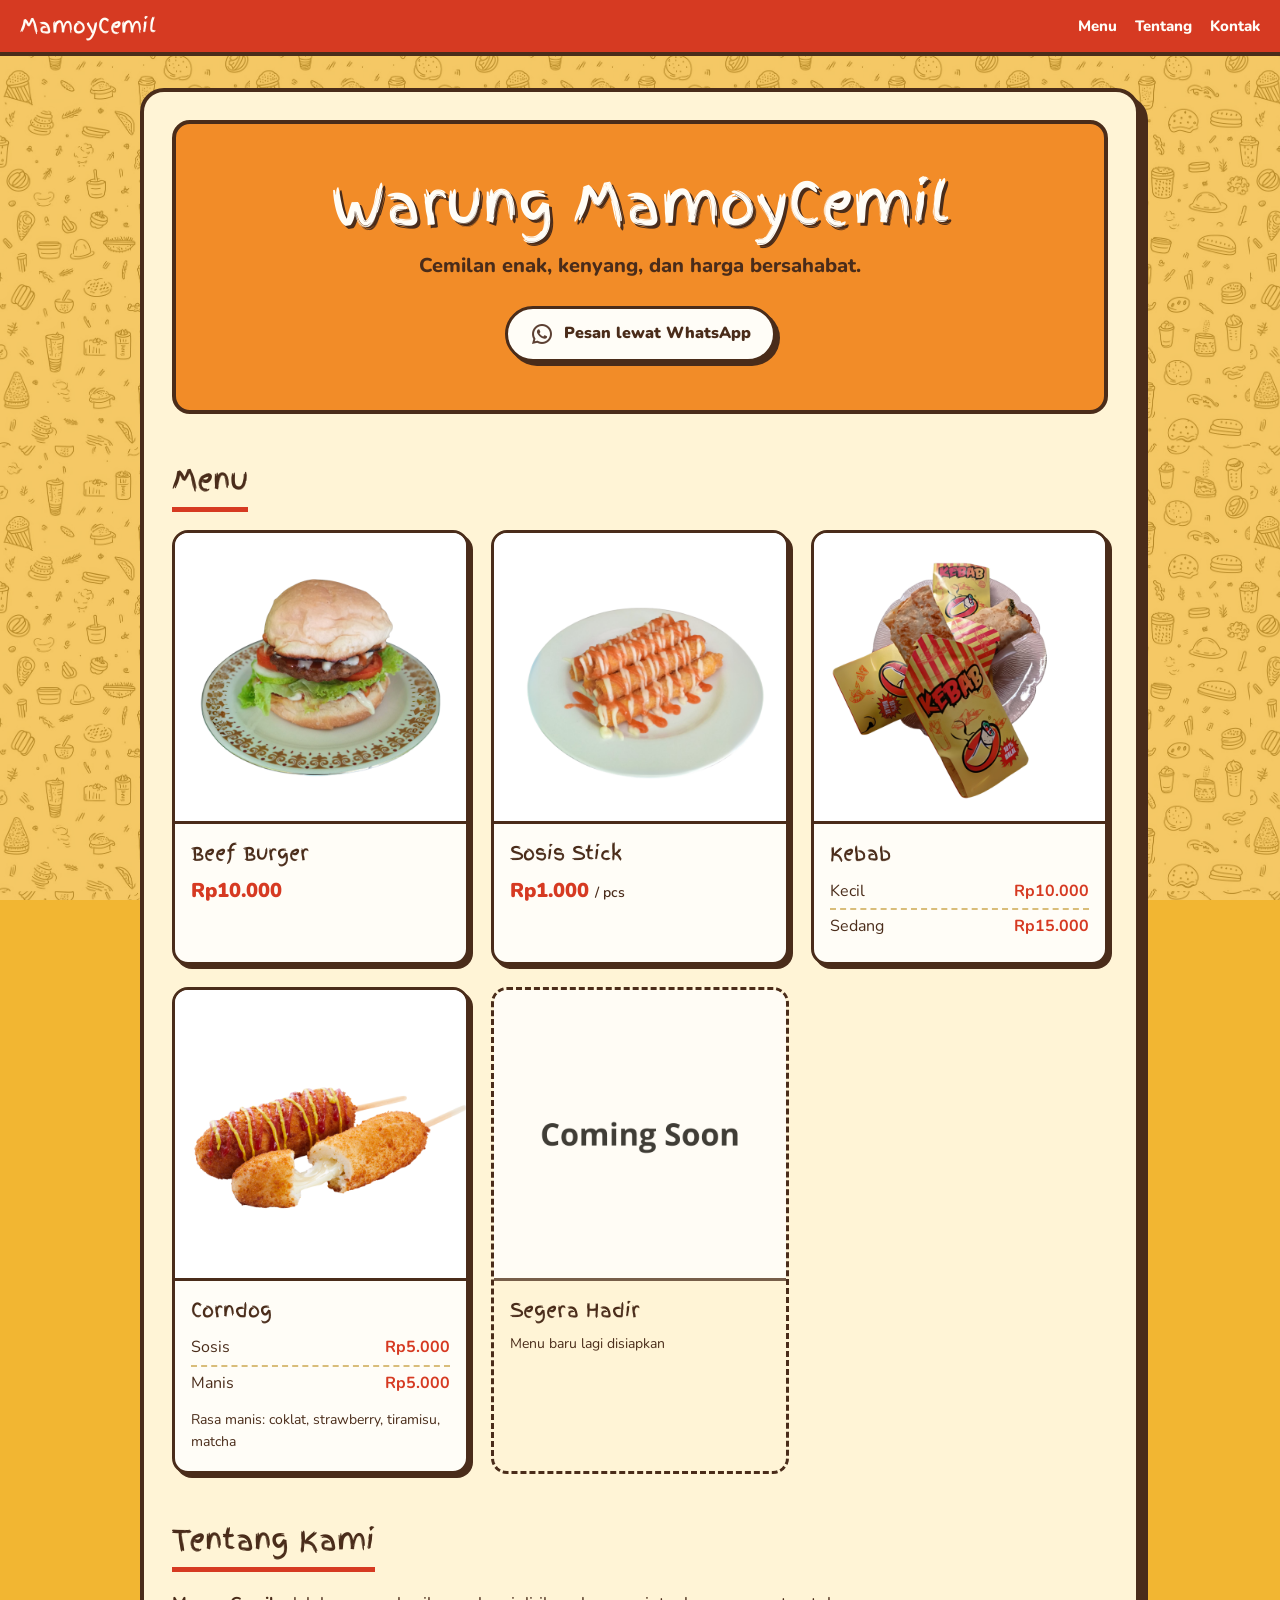
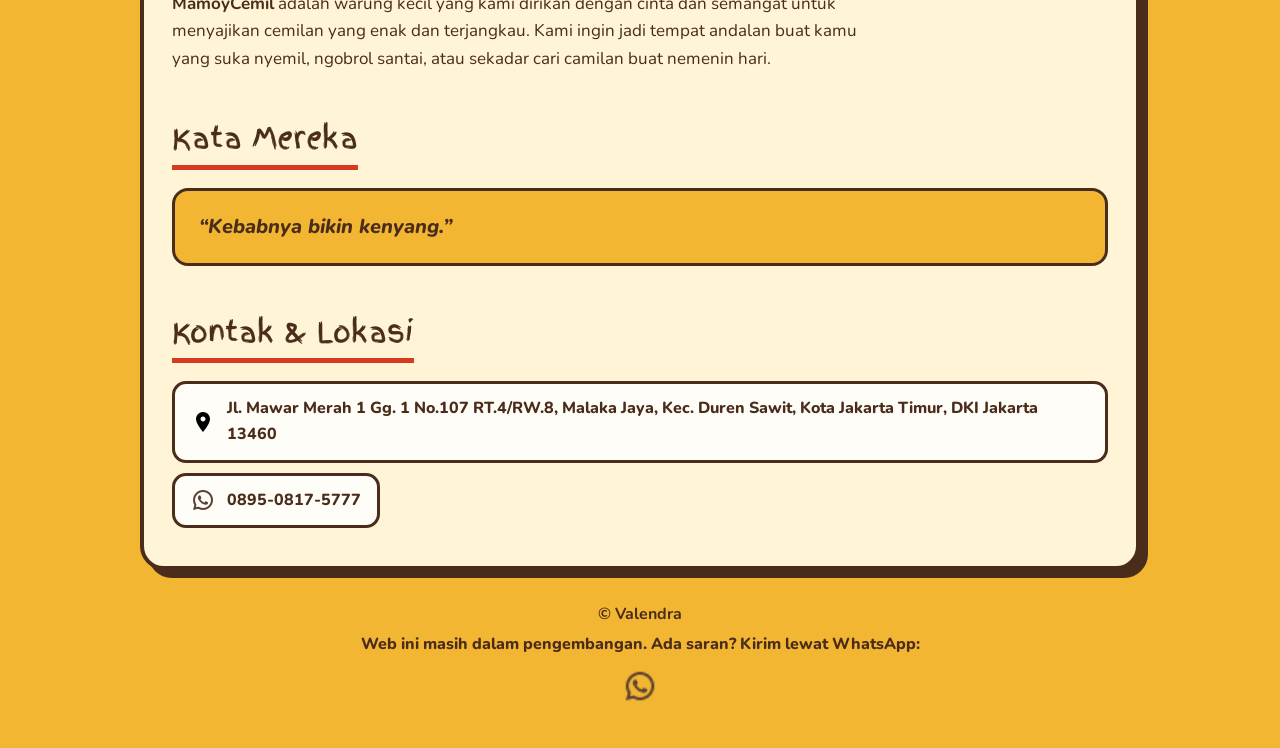
==== index.html @ 1f48d7e1 "ganti dari menu ke Menu" ====
<!DOCTYPE html>
<html lang="id">
<head>
  <meta charset="UTF-8" />
  <meta name="viewport" content="width=device-width, initial-scale=1.0" />
  <title>Warung MamoyCemil – Cemilan Enak, Harga Bersahabat</title>
  <meta name="description" content="Warung MamoyCemil di Duren Sawit, Jakarta Timur. Burger, kebab, corndog, dan sosis stick mulai dari Rp1.000." />
  <link rel="stylesheet" href="style.css" />
  <link rel="preconnect" href="https://fonts.googleapis.com" />
  <link rel="preconnect" href="https://fonts.gstatic.com" crossorigin />
  <link href="https://fonts.googleapis.com/css2?family=Finger+Paint&family=Nunito:wght@400;600;800;900&display=swap" rel="stylesheet" />
</head>

<body>
  <header class="topbar">
    <a class="brand" href="#atas">MamoyCemil</a>
    <nav>
      <a href="#menu">Menu</a>
      <a href="#tentang">Tentang</a>
      <a href="#kontak">Kontak</a>
    </nav>
  </header>

  <main class="container" id="atas">

    <section class="hero">
      <h1>Warung MamoyCemil</h1>
      <p>Cemilan enak, kenyang, dan harga bersahabat.</p>
      <a class="btn" href="https://wa.me/6289508175777?text=Halo%20MamoyCemil%2C%20saya%20mau%20pesan" target="_blank" rel="noopener noreferrer">
        <img src="asset/wa.png" alt="" /> Pesan lewat WhatsApp
      </a>
    </section>

    <section id="menu">
      <h2>Menu</h2>
      <div class="menu-grid">

        <article class="card">
          <img src="asset/burger.png" alt="Beef Burger" />
          <div class="card-body">
            <h3>Beef Burger</h3>
            <p class="price">Rp10.000</p>
          </div>
        </article>

        <article class="card">
          <img src="asset/stick.png" alt="Sosis Stick" />
          <div class="card-body">
            <h3>Sosis Stick</h3>
            <p class="price">Rp1.000 <span>/ pcs</span></p>
          </div>
        </article>

        <article class="card">
          <img src="asset/kebab.png" alt="Kebab" />
          <div class="card-body">
            <h3>Kebab</h3>
            <ul class="variants">
              <li><span>Kecil</span> <b>Rp10.000</b></li>
              <li><span>Sedang</span> <b>Rp15.000</b></li>
            </ul>
          </div>
        </article>

        <article class="card">
          <img src="asset/corndog.png" alt="Corndog" />
          <div class="card-body">
            <h3>Corndog</h3>
            <ul class="variants">
              <li><span>Sosis</span> <b>Rp5.000</b></li>
              <li><span>Manis</span> <b>Rp5.000</b></li>
            </ul>
            <p class="note">Rasa manis: coklat, strawberry, tiramisu, matcha</p>
          </div>
        </article>

        <article class="card soon">
          <img src="asset/Coming%20soon.png" alt="Menu baru segera hadir" />
          <div class="card-body">
            <h3>Segera Hadir</h3>
            <p class="note">Menu baru lagi disiapkan</p>
          </div>
        </article>

      </div>
    </section>

    <section id="tentang" class="about">
      <h2>Tentang Kami</h2>
      <p><b>MamoyCemil</b> adalah warung kecil yang kami dirikan dengan cinta dan semangat untuk menyajikan cemilan yang enak dan terjangkau. Kami ingin jadi tempat andalan buat kamu yang suka nyemil, ngobrol santai, atau sekadar cari camilan buat nemenin hari.</p>
    </section>

    <section class="testimoni">
      <h2>Kata Mereka</h2>
      <blockquote>“Kebabnya bikin kenyang.”</blockquote>
    </section>

    <section id="kontak" class="kontak">
      <h2>Kontak &amp; Lokasi</h2>
      <a class="kontak-item" href="https://share.google/yXczIwFbtDUoAU47q" target="_blank" rel="noopener noreferrer">
        <img src="asset/alamat.png" alt="Alamat" />
        <span>Jl. Mawar Merah 1 Gg. 1 No.107 RT.4/RW.8, Malaka Jaya, Kec. Duren Sawit, Kota Jakarta Timur, DKI Jakarta 13460</span>
      </a>
      <a class="kontak-item" href="https://wa.me/6289508175777" target="_blank" rel="noopener noreferrer">
        <img src="asset/wa.png" alt="WhatsApp" />
        <span>0895-0817-5777</span>
      </a>
    </section>

  </main>

  <footer class="footer">
    <p><b>&copy; Valendra</b></p>
    <p>Web ini masih dalam pengembangan. Ada saran? Kirim lewat WhatsApp:</p>
    <a href="https://wa.me/6289513077234" target="_blank" rel="noopener noreferrer" aria-label="Kirim saran lewat WhatsApp">
      <img src="asset/wa.png" alt="WhatsApp" />
    </a>
  </footer>
</body>
</html>
---- style.css ----
:root {
  --kuning: #f2b632;
  --krem: #fff4d6;
  --cabai: #d63a22;
  --cokelat: #4a2c1a;
  --oranye: #f28c28;
  --putih: #fffdf7;
  --font-judul: 'Finger Paint', 'Nunito', sans-serif;
  --font-isi: 'Nunito', sans-serif;
}

* { box-sizing: border-box; }
html { scroll-behavior: smooth; scroll-padding-top: 70px; }

body {
  margin: 0;
  font-family: var(--font-isi);
  color: var(--cokelat);
  background-color: var(--kuning);
  line-height: 1.6;
}

/* Pola latar, tetap pakai asset/bg.jpg */
body::before {
  content: "";
  position: fixed;
  inset: 0;
  background: url(asset/bg.jpg) repeat;
  background-size: 250px;
  opacity: 0.25;
  z-index: -1;
}

img { max-width: 100%; display: block; }
a { color: inherit; }
a:focus-visible, .btn:focus-visible { outline: 3px solid var(--cabai); outline-offset: 3px; }

/* Topbar */
.topbar {
  position: sticky;
  top: 0;
  z-index: 10;
  display: flex;
  justify-content: space-between;
  align-items: center;
  gap: 12px;
  padding: 10px 20px;
  background: var(--cabai);
  color: var(--putih);
  border-bottom: 4px solid var(--cokelat);
}
.brand {
  font-family: var(--font-judul);
  font-size: 20px;
  text-decoration: none;
}
.topbar nav { display: flex; gap: 18px; }
.topbar nav a { text-decoration: none; font-weight: 800; font-size: 15px; }
.topbar nav a:hover { text-decoration: underline; text-underline-offset: 4px; }

/* Wadah utama */
.container {
  max-width: 1000px;
  margin: 32px auto;
  padding: 28px;
  background: var(--krem);
  border: 4px solid var(--cokelat);
  border-radius: 24px;
  box-shadow: 8px 8px 0 var(--cokelat);
}
.container section + section { margin-top: 44px; }

h1, h2, h3 { font-family: var(--font-judul); font-weight: 400; margin: 0; }
h2 {
  font-size: 28px;
  margin-bottom: 18px;
  display: inline-block;
  padding-bottom: 4px;
  border-bottom: 5px solid var(--cabai);
}

/* Hero */
.hero {
  text-align: center;
  padding: 48px 20px;
  background: var(--oranye);
  border: 4px solid var(--cokelat);
  border-radius: 18px;
}
.hero h1 { font-size: clamp(32px, 7vw, 56px); line-height: 1.15; color: var(--putih); text-shadow: 3px 3px 0 var(--cokelat); }
.hero p { font-size: 20px; font-weight: 800; margin: 14px 0 24px; }

.btn {
  display: inline-flex;
  align-items: center;
  gap: 10px;
  padding: 12px 22px;
  background: var(--putih);
  color: var(--cokelat);
  font-weight: 900;
  text-decoration: none;
  border: 3px solid var(--cokelat);
  border-radius: 999px;
  box-shadow: 4px 4px 0 var(--cokelat);
  transition: transform .15s, box-shadow .15s;
}
.btn img { width: 24px; height: 24px; }
.btn:hover { transform: translate(2px, 2px); box-shadow: 2px 2px 0 var(--cokelat); }

/* Menu */
.menu-grid {
  display: grid;
  grid-template-columns: repeat(3, 1fr);
  gap: 22px;
}
.card {
  display: flex;
  flex-direction: column;
  background: var(--putih);
  border: 3px solid var(--cokelat);
  border-radius: 16px;
  overflow: hidden;
  box-shadow: 4px 4px 0 var(--cokelat);
}
.card img { width: 100%; aspect-ratio: 1 / 1; object-fit: cover; border-bottom: 3px solid var(--cokelat); }
.card-body { padding: 14px 16px 18px; }
.card h3 { font-size: 19px; margin-bottom: 6px; }
.price { margin: 0; font-size: 20px; font-weight: 900; color: var(--cabai); }
.price span { font-size: 14px; font-weight: 600; color: var(--cokelat); }
.note { margin: 8px 0 0; font-size: 14px; }

.variants { list-style: none; margin: 0; padding: 0; }
.variants li {
  display: flex;
  justify-content: space-between;
  gap: 10px;
  padding: 4px 0;
  border-bottom: 2px dashed #d9bd7a;
}
.variants li:last-child { border-bottom: 0; }
.variants b { color: var(--cabai); }

.card.soon { background: transparent; border-style: dashed; box-shadow: none; }
.card.soon img { opacity: .75; }

/* Tentang, testimoni */
.about p { max-width: 70ch; font-size: 17px; margin: 0; }

.testimoni blockquote {
  margin: 0;
  padding: 20px 24px;
  background: var(--kuning);
  border: 3px solid var(--cokelat);
  border-radius: 16px;
  font-size: 20px;
  font-weight: 800;
  font-style: italic;
}

/* Kontak */
.kontak-item {
  display: flex;
  align-items: center;
  gap: 12px;
  width: fit-content;
  max-width: 100%;
  margin-bottom: 10px;
  padding: 12px 16px;
  background: var(--putih);
  border: 3px solid var(--cokelat);
  border-radius: 14px;
  font-weight: 800;
  text-decoration: none;
}
.kontak-item:hover { background: var(--kuning); }
.kontak-item img { width: 24px; height: 24px; flex-shrink: 0; }

/* Footer */
.footer { text-align: center; padding: 0 16px 36px; font-weight: 800; }
.footer p { margin: 4px 0; }
.footer a { display: inline-block; margin-top: 8px; }
.footer img { width: 34px; height: 34px; }

/* Responsif */
@media (max-width: 800px) {
  .menu-grid { grid-template-columns: repeat(2, 1fr); gap: 14px; }
}
@media (max-width: 520px) {
  .topbar { padding: 8px 14px; }
  .topbar nav { gap: 12px; }
  .container { margin: 16px 10px; padding: 16px; box-shadow: 5px 5px 0 var(--cokelat); }
  .hero { padding: 32px 14px; }
  .hero p { font-size: 17px; }
  h2 { font-size: 23px; }
  .card h3 { font-size: 16px; }
  .price { font-size: 17px; }
  .card-body { padding: 10px 12px 14px; }
  .variants li, .note { font-size: 13px; }
}

@media (prefers-reduced-motion: reduce) {
  html { scroll-behavior: auto; }
  .btn { transition: none; }
}
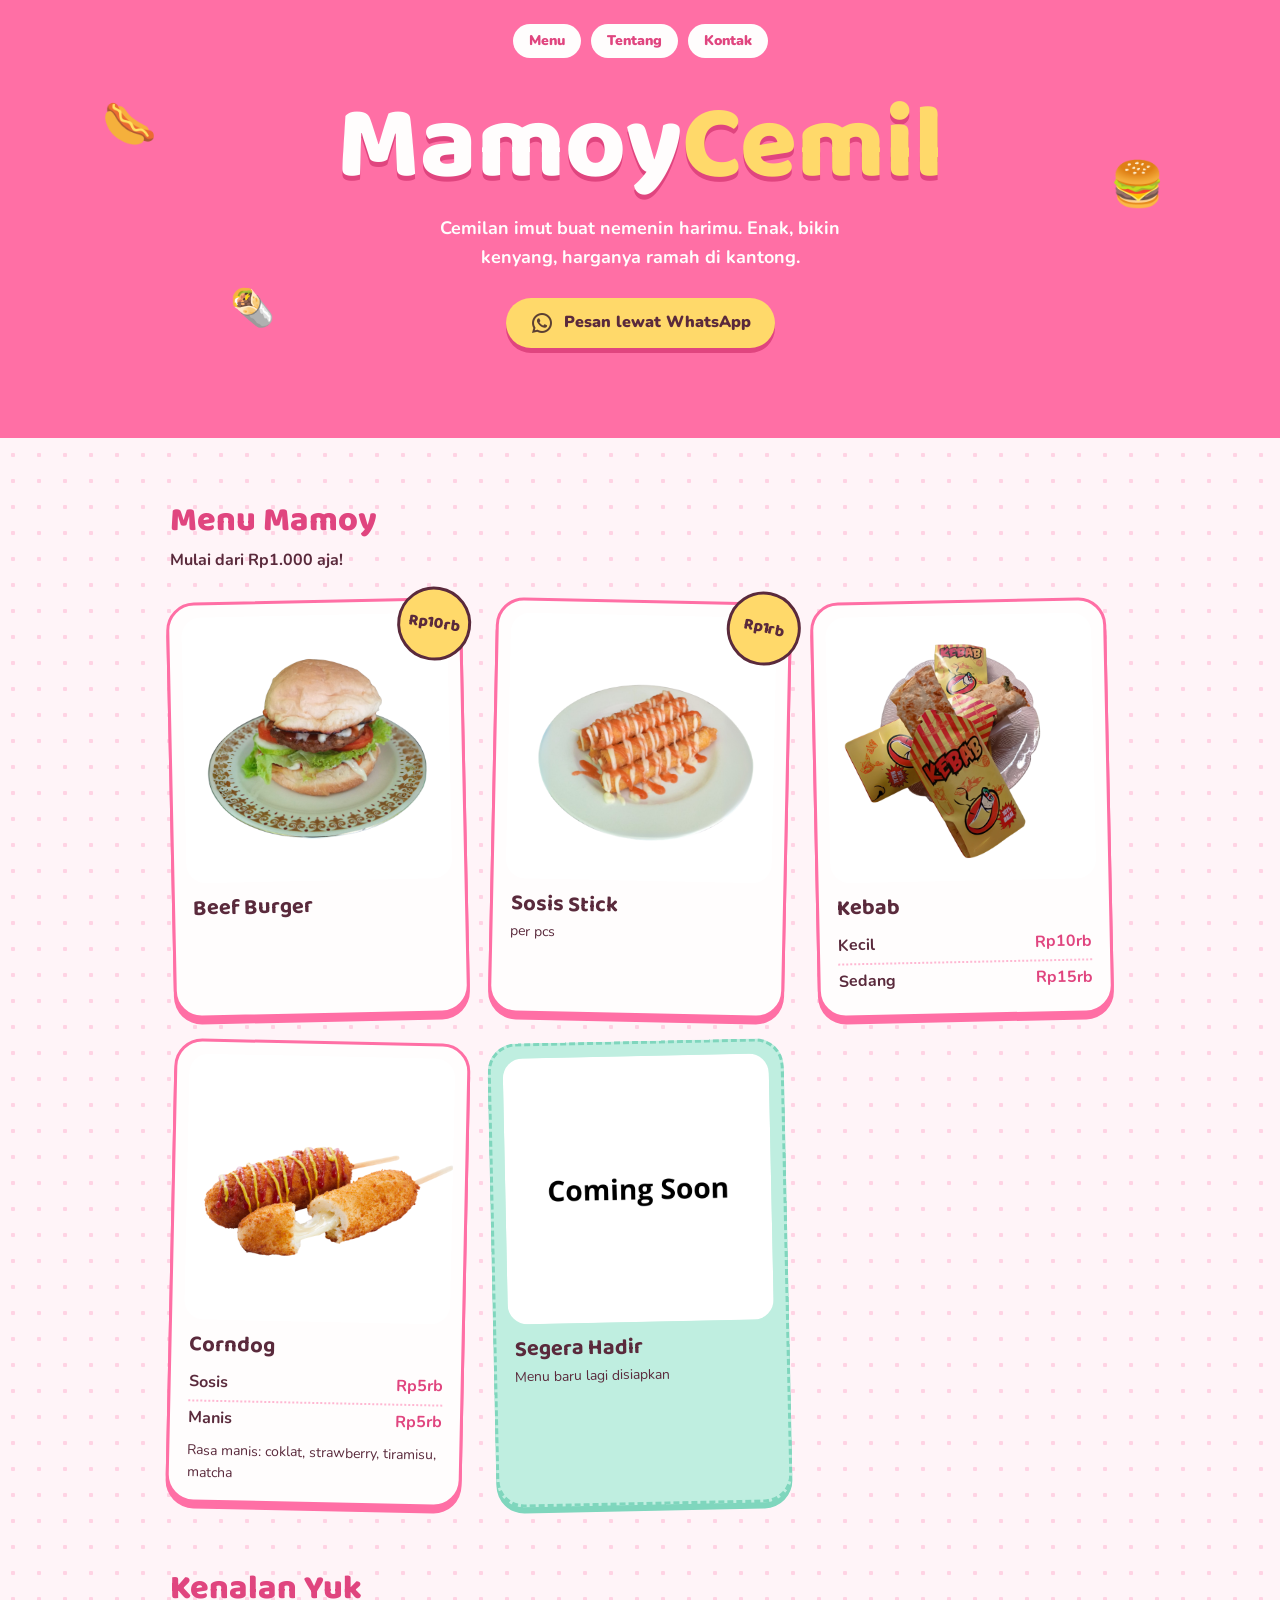
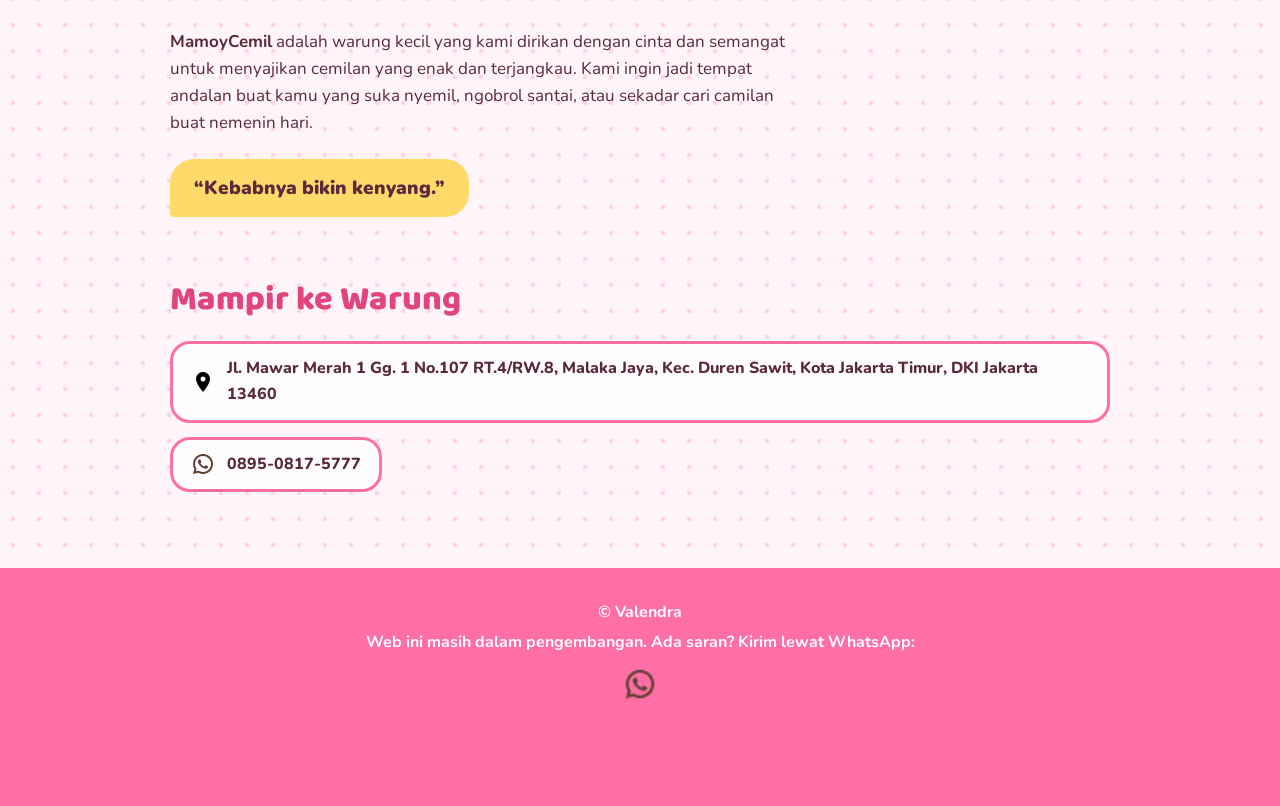
==== commit 07b276b8: "perubahan" ====
--- a/index.html
+++ b/index.html
@@ -3,110 +3,104 @@
 <head>
   <meta charset="UTF-8" />
   <meta name="viewport" content="width=device-width, initial-scale=1.0" />
-  <title>Warung MamoyCemil – Cemilan Enak, Harga Bersahabat</title>
+  <title>Warung MamoyCemil – Cemilan Imut, Harga Bersahabat</title>
   <meta name="description" content="Warung MamoyCemil di Duren Sawit, Jakarta Timur. Burger, kebab, corndog, dan sosis stick mulai dari Rp1.000." />
   <link rel="stylesheet" href="style.css" />
   <link rel="preconnect" href="https://fonts.googleapis.com" />
   <link rel="preconnect" href="https://fonts.gstatic.com" crossorigin />
-  <link href="https://fonts.googleapis.com/css2?family=Finger+Paint&family=Nunito:wght@400;600;800;900&display=swap" rel="stylesheet" />
+  <link href="https://fonts.googleapis.com/css2?family=Baloo+2:wght@600;800&family=Nunito:wght@400;700;900&display=swap" rel="stylesheet" />
 </head>
+<body>
 
-<body>
-  <header class="topbar">
-    <a class="brand" href="#atas">MamoyCemil</a>
-    <nav>
+  <header class="hero">
+    <nav class="nav">
       <a href="#menu">Menu</a>
       <a href="#tentang">Tentang</a>
       <a href="#kontak">Kontak</a>
     </nav>
+    <span class="sticker s1" aria-hidden="true">🌭</span>
+    <span class="sticker s2" aria-hidden="true">🍔</span>
+    <span class="sticker s3" aria-hidden="true">🌯</span>
+    <h1>Mamoy<span>Cemil</span></h1>
+    <p>Cemilan imut buat nemenin harimu. Enak, bikin kenyang, harganya ramah di kantong.</p>
+    <a class="btn" href="https://wa.me/6289508175777?text=Halo%20MamoyCemil%2C%20saya%20mau%20pesan" target="_blank" rel="noopener noreferrer">
+      <img src="asset/wa.png" alt="" /> Pesan lewat WhatsApp
+    </a>
   </header>
 
-  <main class="container" id="atas">
+  <main>
+    <section id="menu" class="wrap">
+      <h2>Menu Mamoy</h2>
+      <p class="sub">Mulai dari Rp1.000 aja!</p>
 
-    <section class="hero">
-      <h1>Warung MamoyCemil</h1>
-      <p>Cemilan enak, kenyang, dan harga bersahabat.</p>
-      <a class="btn" href="https://wa.me/6289508175777?text=Halo%20MamoyCemil%2C%20saya%20mau%20pesan" target="_blank" rel="noopener noreferrer">
-        <img src="asset/wa.png" alt="" /> Pesan lewat WhatsApp
-      </a>
-    </section>
-
-    <section id="menu">
-      <h2>Menu</h2>
-      <div class="menu-grid">
-
+      <div class="grid">
         <article class="card">
           <img src="asset/burger.png" alt="Beef Burger" />
-          <div class="card-body">
+          <div class="info">
             <h3>Beef Burger</h3>
-            <p class="price">Rp10.000</p>
           </div>
+          <span class="price">Rp10rb</span>
         </article>
 
         <article class="card">
           <img src="asset/stick.png" alt="Sosis Stick" />
-          <div class="card-body">
+          <div class="info">
             <h3>Sosis Stick</h3>
-            <p class="price">Rp1.000 <span>/ pcs</span></p>
+            <p>per pcs</p>
           </div>
+          <span class="price">Rp1rb</span>
         </article>
 
         <article class="card">
           <img src="asset/kebab.png" alt="Kebab" />
-          <div class="card-body">
+          <div class="info">
             <h3>Kebab</h3>
-            <ul class="variants">
-              <li><span>Kecil</span> <b>Rp10.000</b></li>
-              <li><span>Sedang</span> <b>Rp15.000</b></li>
+            <ul>
+              <li>Kecil <b>Rp10rb</b></li>
+              <li>Sedang <b>Rp15rb</b></li>
             </ul>
           </div>
         </article>
 
         <article class="card">
           <img src="asset/corndog.png" alt="Corndog" />
-          <div class="card-body">
+          <div class="info">
             <h3>Corndog</h3>
-            <ul class="variants">
-              <li><span>Sosis</span> <b>Rp5.000</b></li>
-              <li><span>Manis</span> <b>Rp5.000</b></li>
+            <ul>
+              <li>Sosis <b>Rp5rb</b></li>
+              <li>Manis <b>Rp5rb</b></li>
             </ul>
-            <p class="note">Rasa manis: coklat, strawberry, tiramisu, matcha</p>
+            <p>Rasa manis: coklat, strawberry, tiramisu, matcha</p>
           </div>
         </article>
 
         <article class="card soon">
           <img src="asset/Coming%20soon.png" alt="Menu baru segera hadir" />
-          <div class="card-body">
+          <div class="info">
             <h3>Segera Hadir</h3>
-            <p class="note">Menu baru lagi disiapkan</p>
+            <p>Menu baru lagi disiapkan</p>
           </div>
         </article>
-
       </div>
     </section>
 
-    <section id="tentang" class="about">
-      <h2>Tentang Kami</h2>
+    <section id="tentang" class="wrap about">
+      <h2>Kenalan Yuk</h2>
       <p><b>MamoyCemil</b> adalah warung kecil yang kami dirikan dengan cinta dan semangat untuk menyajikan cemilan yang enak dan terjangkau. Kami ingin jadi tempat andalan buat kamu yang suka nyemil, ngobrol santai, atau sekadar cari camilan buat nemenin hari.</p>
-    </section>
-
-    <section class="testimoni">
-      <h2>Kata Mereka</h2>
       <blockquote>“Kebabnya bikin kenyang.”</blockquote>
     </section>
 
-    <section id="kontak" class="kontak">
-      <h2>Kontak &amp; Lokasi</h2>
-      <a class="kontak-item" href="https://share.google/yXczIwFbtDUoAU47q" target="_blank" rel="noopener noreferrer">
+    <section id="kontak" class="wrap">
+      <h2>Mampir ke Warung</h2>
+      <a class="contact" href="https://share.google/yXczIwFbtDUoAU47q" target="_blank" rel="noopener noreferrer">
         <img src="asset/alamat.png" alt="Alamat" />
         <span>Jl. Mawar Merah 1 Gg. 1 No.107 RT.4/RW.8, Malaka Jaya, Kec. Duren Sawit, Kota Jakarta Timur, DKI Jakarta 13460</span>
       </a>
-      <a class="kontak-item" href="https://wa.me/6289508175777" target="_blank" rel="noopener noreferrer">
+      <a class="contact" href="https://wa.me/6289508175777" target="_blank" rel="noopener noreferrer">
         <img src="asset/wa.png" alt="WhatsApp" />
         <span>0895-0817-5777</span>
       </a>
     </section>
-
   </main>
 
   <footer class="footer">
@@ -116,5 +110,7 @@
       <img src="asset/wa.png" alt="WhatsApp" />
     </a>
   </footer>
+
+  <a class="fab" href="https://wa.me/6289508175777?text=Halo%20MamoyCemil%2C%20saya%20mau%20pesan" target="_blank" rel="noopener noreferrer">Pesan</a>
 </body>
-</html>
+</html>
--- a/style.css
+++ b/style.css
@@ -1,204 +1,216 @@
 :root {
-  --kuning: #f2b632;
-  --krem: #fff4d6;
-  --cabai: #d63a22;
-  --cokelat: #4a2c1a;
-  --oranye: #f28c28;
-  --putih: #fffdf7;
-  --font-judul: 'Finger Paint', 'Nunito', sans-serif;
-  --font-isi: 'Nunito', sans-serif;
+  --pink: #ff6fa5;
+  --pink-tua: #e0457f;
+  --susu: #fff4f8;
+  --cokelat: #5a2a3c;
+  --butter: #ffd96a;
+  --mint: #bfeee0;
+  --putih: #fffdfd;
+  --judul: 'Baloo 2', 'Nunito', sans-serif;
+  --isi: 'Nunito', sans-serif;
 }
 
 * { box-sizing: border-box; }
-html { scroll-behavior: smooth; scroll-padding-top: 70px; }
+html { scroll-behavior: smooth; }
 
 body {
   margin: 0;
-  font-family: var(--font-isi);
+  font-family: var(--isi);
   color: var(--cokelat);
-  background-color: var(--kuning);
   line-height: 1.6;
-}
-
-/* Pola latar, tetap pakai asset/bg.jpg */
-body::before {
+  background-color: var(--susu);
+  background-image: radial-gradient(#ffd3e4 2px, transparent 2.5px);
+  background-size: 26px 26px;
+}
+
+img { max-width: 100%; display: block; }
+a:focus-visible { outline: 3px solid var(--cokelat); outline-offset: 3px; }
+
+/* Hero dengan tepi bergelombang */
+.hero {
+  position: relative;
+  text-align: center;
+  padding: 24px 20px 90px;
+  background: var(--pink);
+  color: var(--putih);
+  overflow: hidden;
+}
+.hero::after {
   content: "";
-  position: fixed;
-  inset: 0;
-  background: url(asset/bg.jpg) repeat;
-  background-size: 250px;
-  opacity: 0.25;
-  z-index: -1;
-}
-
-img { max-width: 100%; display: block; }
-a { color: inherit; }
-a:focus-visible, .btn:focus-visible { outline: 3px solid var(--cabai); outline-offset: 3px; }
-
-/* Topbar */
-.topbar {
-  position: sticky;
-  top: 0;
-  z-index: 10;
-  display: flex;
-  justify-content: space-between;
-  align-items: center;
-  gap: 12px;
-  padding: 10px 20px;
-  background: var(--cabai);
-  color: var(--putih);
-  border-bottom: 4px solid var(--cokelat);
-}
-.brand {
-  font-family: var(--font-judul);
-  font-size: 20px;
-  text-decoration: none;
-}
-.topbar nav { display: flex; gap: 18px; }
-.topbar nav a { text-decoration: none; font-weight: 800; font-size: 15px; }
-.topbar nav a:hover { text-decoration: underline; text-underline-offset: 4px; }
-
-/* Wadah utama */
-.container {
-  max-width: 1000px;
-  margin: 32px auto;
-  padding: 28px;
-  background: var(--krem);
-  border: 4px solid var(--cokelat);
-  border-radius: 24px;
-  box-shadow: 8px 8px 0 var(--cokelat);
-}
-.container section + section { margin-top: 44px; }
-
-h1, h2, h3 { font-family: var(--font-judul); font-weight: 400; margin: 0; }
-h2 {
-  font-size: 28px;
-  margin-bottom: 18px;
-  display: inline-block;
-  padding-bottom: 4px;
-  border-bottom: 5px solid var(--cabai);
-}
-
-/* Hero */
-.hero {
-  text-align: center;
-  padding: 48px 20px;
-  background: var(--oranye);
-  border: 4px solid var(--cokelat);
-  border-radius: 18px;
-}
-.hero h1 { font-size: clamp(32px, 7vw, 56px); line-height: 1.15; color: var(--putih); text-shadow: 3px 3px 0 var(--cokelat); }
-.hero p { font-size: 20px; font-weight: 800; margin: 14px 0 24px; }
+  position: absolute;
+  left: 0; right: 0; bottom: -1px;
+  height: 36px;
+  background: radial-gradient(circle at 18px 0, var(--pink) 17px, transparent 18px) 0 0 / 36px 36px repeat-x;
+  transform: translateY(35px);
+}
+
+.nav { display: flex; justify-content: center; gap: 10px; margin-bottom: 36px; }
+.nav a {
+  padding: 6px 16px;
+  background: var(--putih);
+  color: var(--pink-tua);
+  font-weight: 900;
+  font-size: 14px;
+  text-decoration: none;
+  border-radius: 999px;
+}
+.nav a:hover { background: var(--butter); color: var(--cokelat); }
+
+.hero h1 {
+  margin: 0;
+  font-family: var(--judul);
+  font-weight: 800;
+  font-size: clamp(52px, 14vw, 104px);
+  line-height: 1;
+  text-shadow: 0 5px 0 var(--pink-tua);
+}
+.hero h1 span { color: var(--butter); }
+.hero p { max-width: 460px; margin: 16px auto 26px; font-size: 18px; font-weight: 700; }
 
 .btn {
   display: inline-flex;
   align-items: center;
   gap: 10px;
-  padding: 12px 22px;
+  padding: 12px 24px;
+  background: var(--butter);
+  color: var(--cokelat);
+  font-weight: 900;
+  text-decoration: none;
+  border-radius: 999px;
+  box-shadow: 0 5px 0 var(--pink-tua);
+  transition: transform .15s, box-shadow .15s;
+}
+.btn img { width: 24px; height: 24px; }
+.btn:hover { transform: translateY(3px); box-shadow: 0 2px 0 var(--pink-tua); }
+
+/* Stiker emoji melayang (satu-satunya gerakan di halaman) */
+.sticker { position: absolute; font-size: 44px; animation: goyang 3.5s ease-in-out infinite; }
+.s1 { top: 90px; left: 8%; }
+.s2 { top: 150px; right: 9%; animation-delay: -1.2s; }
+.s3 { bottom: 100px; left: 18%; animation-delay: -2.2s; font-size: 36px; }
+@keyframes goyang { 0%, 100% { transform: rotate(-8deg) translateY(0); } 50% { transform: rotate(8deg) translateY(-10px); } }
+
+/* Bagian umum */
+.wrap { max-width: 980px; margin: 0 auto; padding: 56px 20px 0; }
+h2 { margin: 0; font-family: var(--judul); font-weight: 800; font-size: 34px; color: var(--pink-tua); }
+.sub { margin: 0 0 26px; font-weight: 700; }
+
+/* Menu */
+.grid { display: grid; grid-template-columns: repeat(3, 1fr); gap: 26px; margin-top: 22px; }
+.sub + .grid { margin-top: 0; }
+
+.card {
+  position: relative;
   background: var(--putih);
-  color: var(--cokelat);
-  font-weight: 900;
-  text-decoration: none;
-  border: 3px solid var(--cokelat);
-  border-radius: 999px;
-  box-shadow: 4px 4px 0 var(--cokelat);
-  transition: transform .15s, box-shadow .15s;
-}
-.btn img { width: 24px; height: 24px; }
-.btn:hover { transform: translate(2px, 2px); box-shadow: 2px 2px 0 var(--cokelat); }
-
-/* Menu */
-.menu-grid {
-  display: grid;
-  grid-template-columns: repeat(3, 1fr);
-  gap: 22px;
-}
-.card {
-  display: flex;
-  flex-direction: column;
-  background: var(--putih);
-  border: 3px solid var(--cokelat);
-  border-radius: 16px;
-  overflow: hidden;
-  box-shadow: 4px 4px 0 var(--cokelat);
-}
-.card img { width: 100%; aspect-ratio: 1 / 1; object-fit: cover; border-bottom: 3px solid var(--cokelat); }
-.card-body { padding: 14px 16px 18px; }
-.card h3 { font-size: 19px; margin-bottom: 6px; }
-.price { margin: 0; font-size: 20px; font-weight: 900; color: var(--cabai); }
-.price span { font-size: 14px; font-weight: 600; color: var(--cokelat); }
-.note { margin: 8px 0 0; font-size: 14px; }
-
-.variants { list-style: none; margin: 0; padding: 0; }
-.variants li {
+  border: 3px solid var(--pink);
+  border-radius: 28px;
+  padding: 12px 12px 16px;
+  box-shadow: 0 6px 0 var(--pink);
+}
+.card:nth-child(odd) { transform: rotate(-1.2deg); }
+.card:nth-child(even) { transform: rotate(1.2deg); }
+.card img { width: 100%; aspect-ratio: 1 / 1; object-fit: cover; border-radius: 20px; }
+.info { padding: 12px 6px 0; }
+.info h3 { margin: 0; font-family: var(--judul); font-size: 22px; line-height: 1.2; }
+.info p { margin: 4px 0 0; font-size: 14px; }
+.info ul { list-style: none; margin: 8px 0 0; padding: 0; }
+.info li {
   display: flex;
   justify-content: space-between;
-  gap: 10px;
   padding: 4px 0;
-  border-bottom: 2px dashed #d9bd7a;
-}
-.variants li:last-child { border-bottom: 0; }
-.variants b { color: var(--cabai); }
-
-.card.soon { background: transparent; border-style: dashed; box-shadow: none; }
-.card.soon img { opacity: .75; }
-
-/* Tentang, testimoni */
-.about p { max-width: 70ch; font-size: 17px; margin: 0; }
-
-.testimoni blockquote {
-  margin: 0;
-  padding: 20px 24px;
-  background: var(--kuning);
+  border-bottom: 2px dotted #ffb7d2;
+  font-weight: 700;
+}
+.info li:last-child { border-bottom: 0; }
+.info b { color: var(--pink-tua); }
+
+.price {
+  position: absolute;
+  top: -14px; right: -12px;
+  display: grid;
+  place-items: center;
+  width: 74px; height: 74px;
+  background: var(--butter);
   border: 3px solid var(--cokelat);
-  border-radius: 16px;
-  font-size: 20px;
+  border-radius: 50%;
+  font-family: var(--judul);
   font-weight: 800;
-  font-style: italic;
+  font-size: 16px;
+  transform: rotate(10deg);
+}
+
+.card.soon { background: var(--mint); border-color: #7fd6bd; box-shadow: 0 6px 0 #7fd6bd; border-style: dashed; }
+
+/* Tentang */
+.about p { max-width: 62ch; margin: 12px 0 0; font-size: 17px; }
+blockquote {
+  display: inline-block;
+  margin: 22px 0 0;
+  padding: 14px 24px;
+  background: var(--butter);
+  border-radius: 24px 24px 24px 4px;
+  font-weight: 900;
+  font-size: 19px;
 }
 
 /* Kontak */
-.kontak-item {
+.contact {
   display: flex;
   align-items: center;
   gap: 12px;
   width: fit-content;
   max-width: 100%;
-  margin-bottom: 10px;
-  padding: 12px 16px;
+  margin-top: 14px;
+  padding: 12px 18px;
   background: var(--putih);
-  border: 3px solid var(--cokelat);
-  border-radius: 14px;
+  border: 3px solid var(--pink);
+  border-radius: 20px;
   font-weight: 800;
-  text-decoration: none;
-}
-.kontak-item:hover { background: var(--kuning); }
-.kontak-item img { width: 24px; height: 24px; flex-shrink: 0; }
+  color: inherit;
+  text-decoration: none;
+}
+.contact:hover { background: var(--mint); }
+.contact img { width: 24px; height: 24px; flex-shrink: 0; }
+.wrap:last-child { padding-bottom: 20px; }
 
 /* Footer */
-.footer { text-align: center; padding: 0 16px 36px; font-weight: 800; }
+.footer { margin-top: 56px; padding: 28px 16px 96px; text-align: center; background: var(--pink); color: var(--putih); font-weight: 700; }
 .footer p { margin: 4px 0; }
 .footer a { display: inline-block; margin-top: 8px; }
 .footer img { width: 34px; height: 34px; }
 
+/* Tombol pesan melayang (muncul di HP) */
+.fab {
+  display: none;
+  position: fixed;
+  right: 16px; bottom: 16px;
+  padding: 12px 22px;
+  background: var(--pink-tua);
+  color: var(--putih);
+  font-weight: 900;
+  text-decoration: none;
+  border-radius: 999px;
+  box-shadow: 0 4px 0 var(--cokelat);
+}
+
 /* Responsif */
 @media (max-width: 800px) {
-  .menu-grid { grid-template-columns: repeat(2, 1fr); gap: 14px; }
+  .grid { grid-template-columns: repeat(2, 1fr); gap: 22px 16px; }
+  .sticker { font-size: 32px; }
 }
 @media (max-width: 520px) {
-  .topbar { padding: 8px 14px; }
-  .topbar nav { gap: 12px; }
-  .container { margin: 16px 10px; padding: 16px; box-shadow: 5px 5px 0 var(--cokelat); }
-  .hero { padding: 32px 14px; }
-  .hero p { font-size: 17px; }
-  h2 { font-size: 23px; }
-  .card h3 { font-size: 16px; }
-  .price { font-size: 17px; }
-  .card-body { padding: 10px 12px 14px; }
-  .variants li, .note { font-size: 13px; }
+  .fab { display: block; }
+  .hero p { font-size: 16px; }
+  h2 { font-size: 28px; }
+  .card { padding: 8px 8px 12px; border-radius: 22px; }
+  .info h3 { font-size: 18px; }
+  .info li, .info p { font-size: 13px; }
+  .price { width: 58px; height: 58px; font-size: 13px; top: -10px; right: -6px; }
+  .s3 { display: none; }
 }
 
 @media (prefers-reduced-motion: reduce) {
+  .sticker { animation: none; }
+  .btn { transition: none; }
   html { scroll-behavior: auto; }
-  .btn { transition: none; }
-}
+}
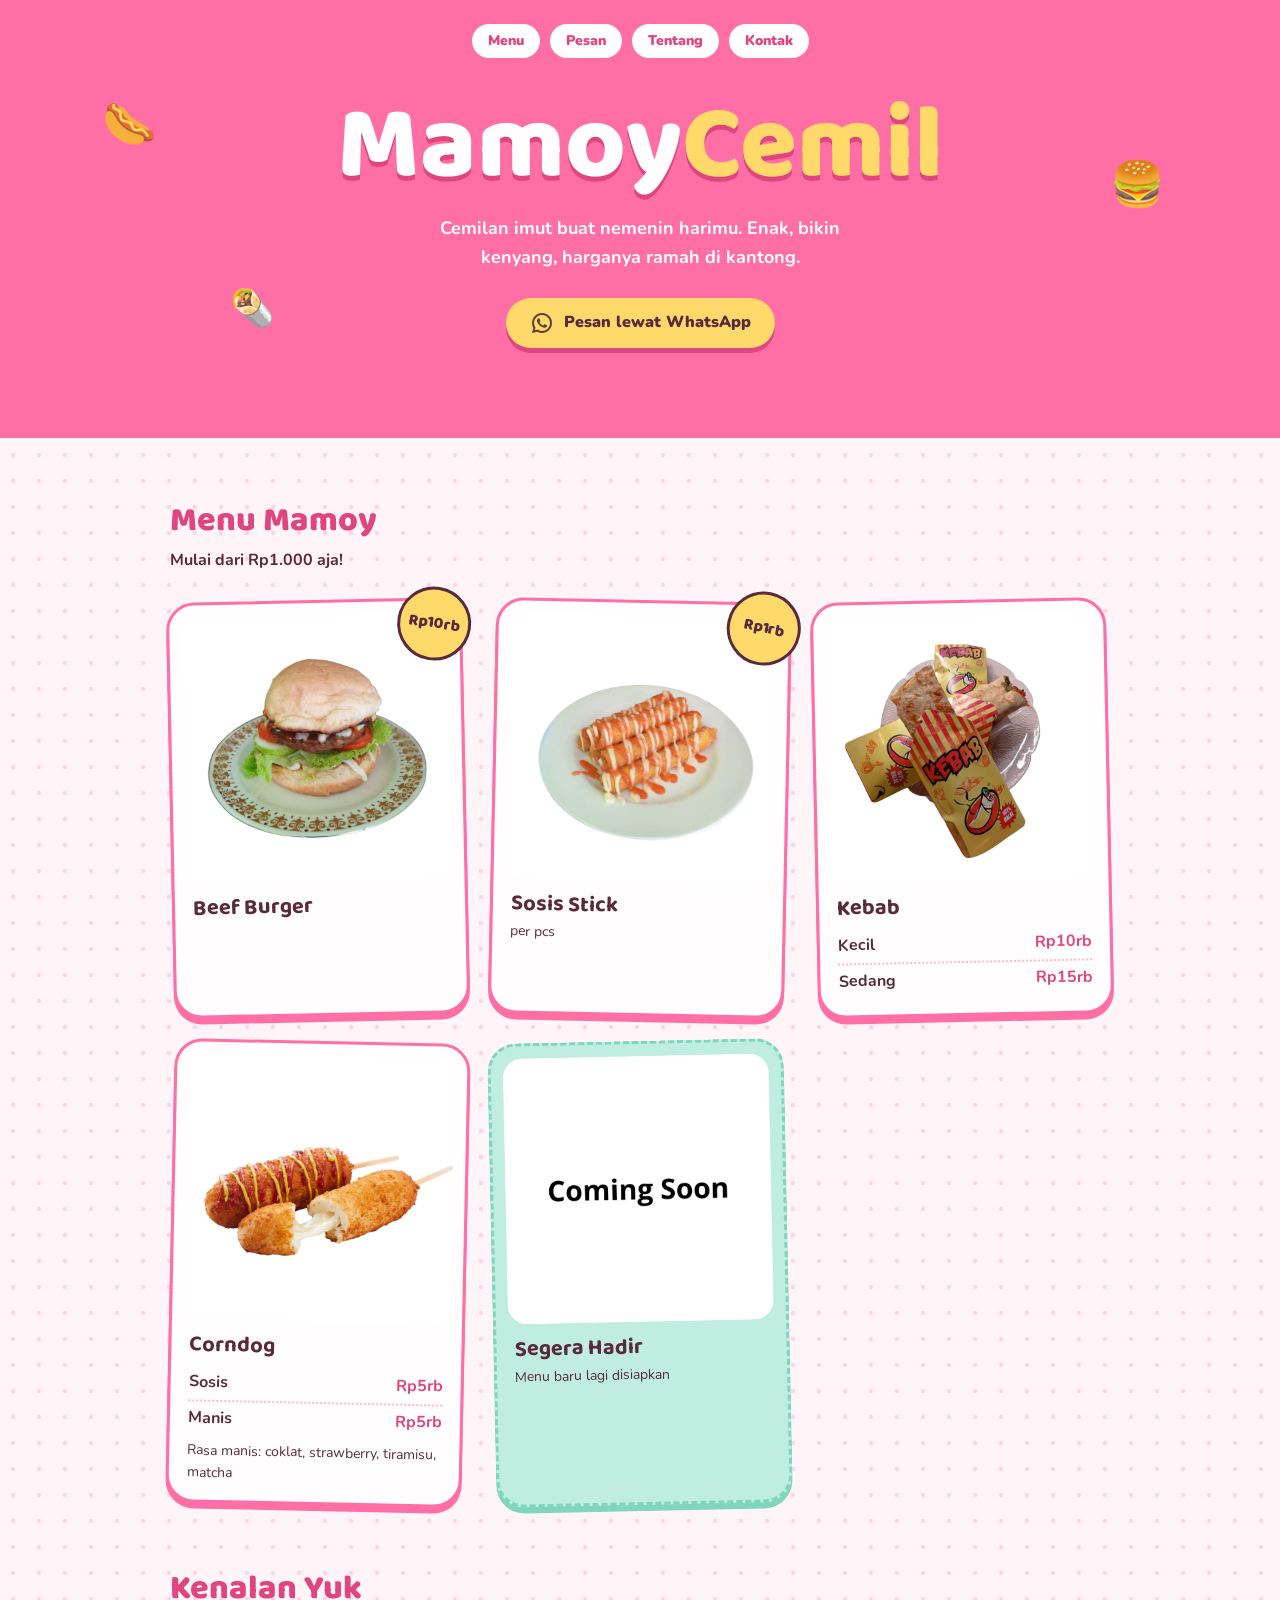
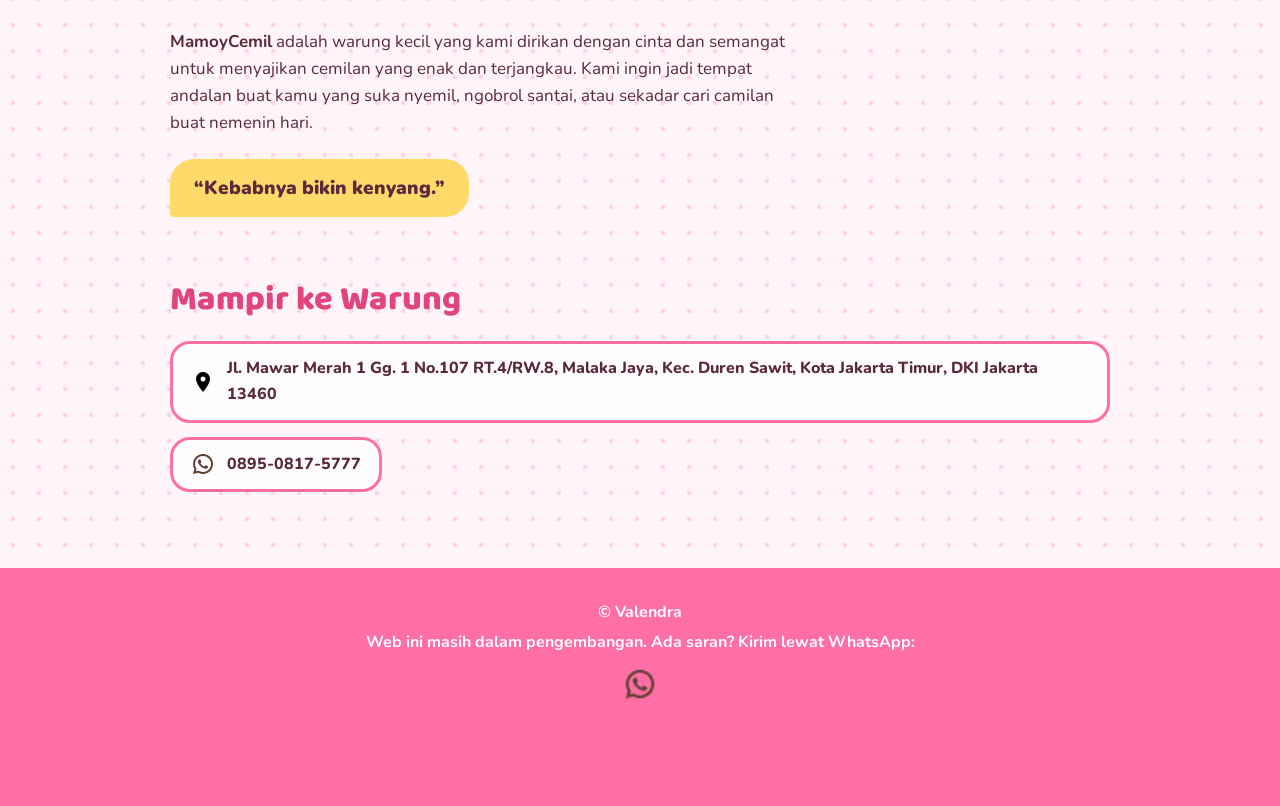
==== commit 8b164be3: "penambahan jumlah pesanan" ====
--- a/index.html
+++ b/index.html
@@ -15,6 +15,7 @@
   <header class="hero">
     <nav class="nav">
       <a href="#menu">Menu</a>
+      <a href="pesan.html">Pesan</a>
       <a href="#tentang">Tentang</a>
       <a href="#kontak">Kontak</a>
     </nav>
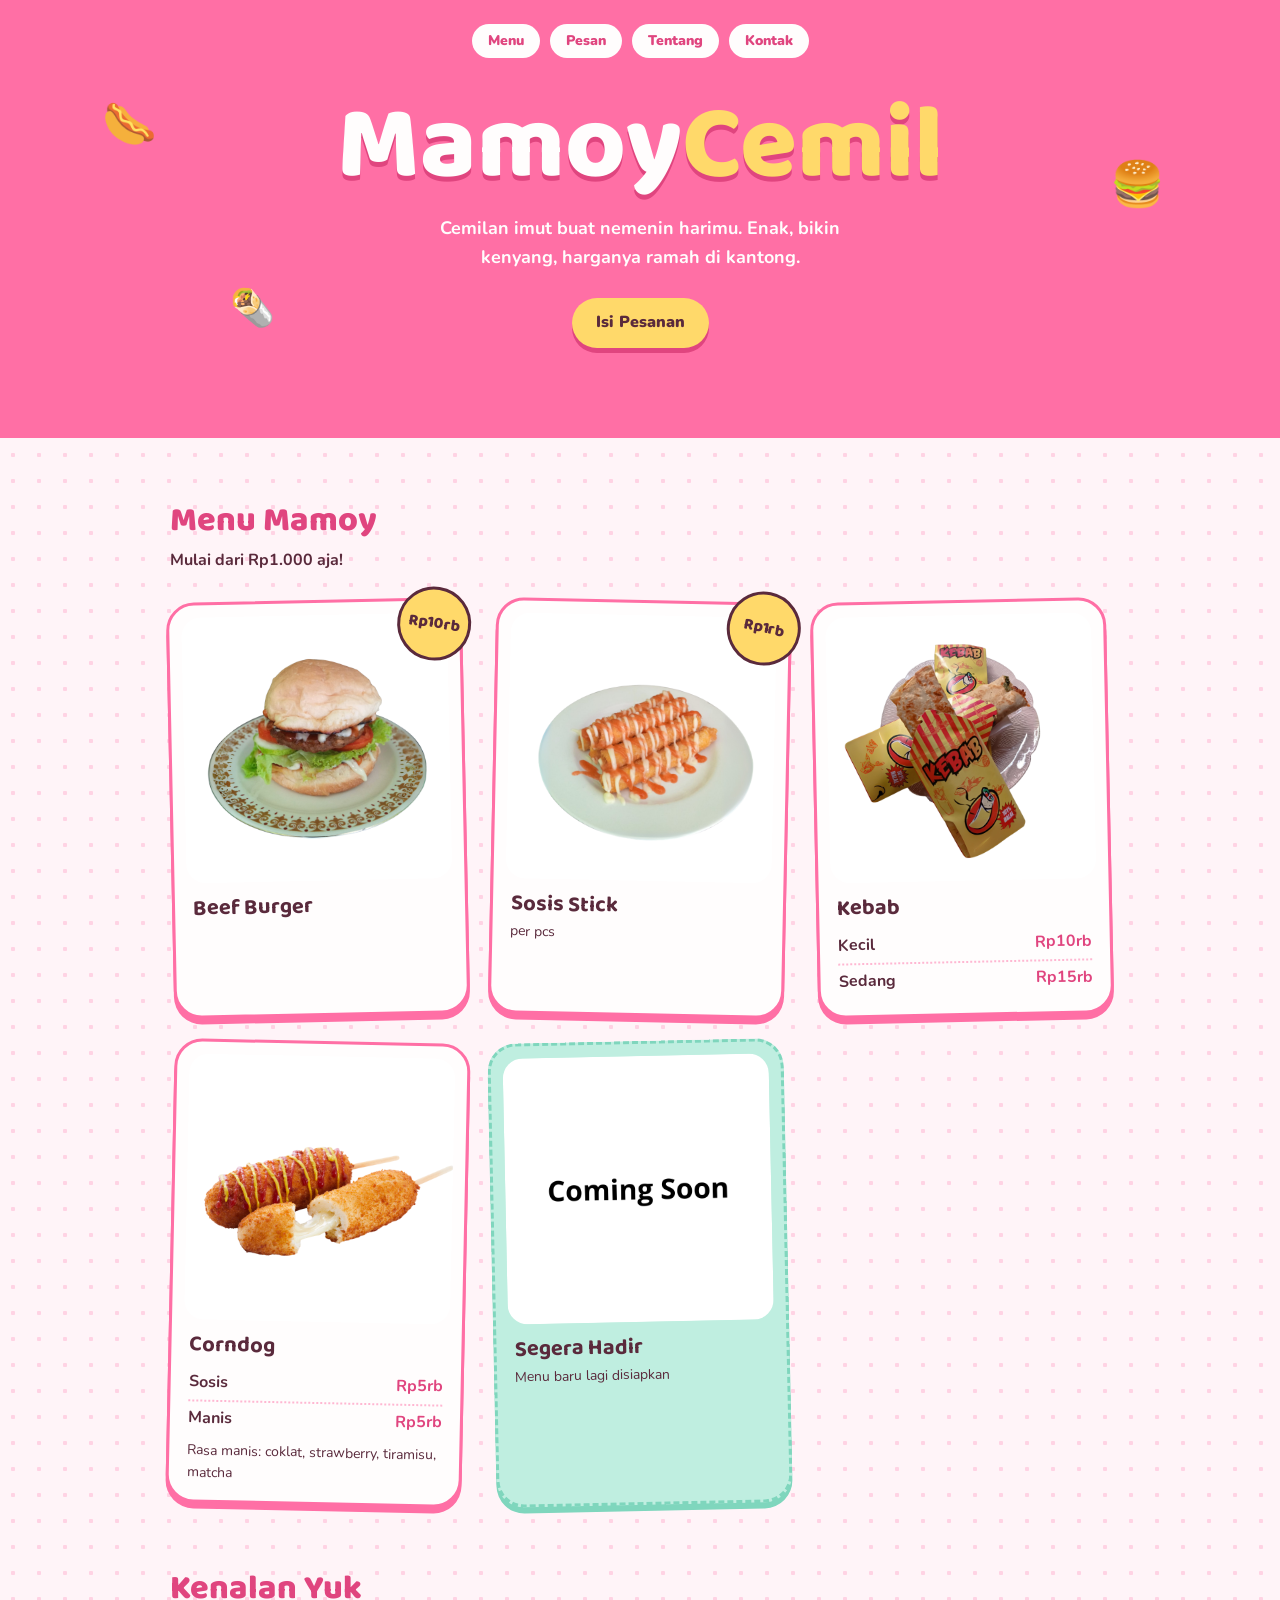
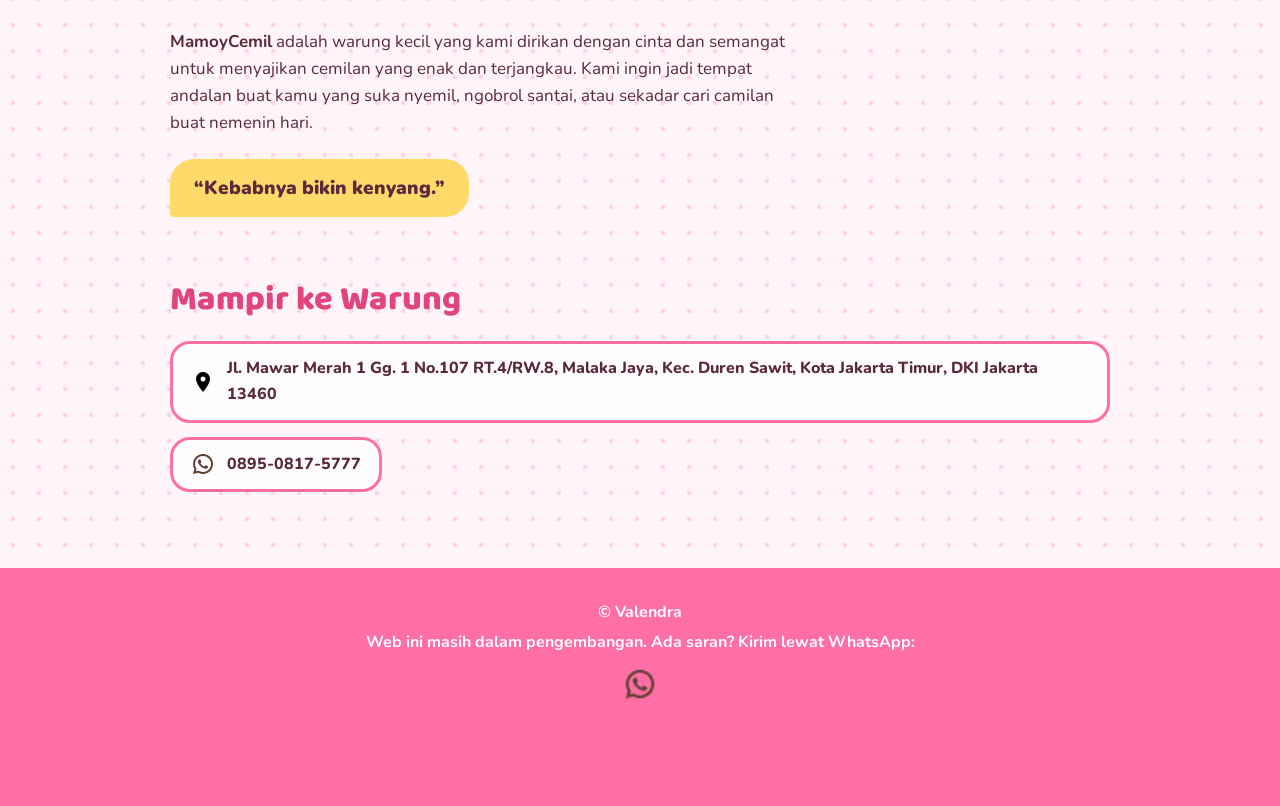
==== commit 9974ac6a: "perubahan" ====
--- a/index.html
+++ b/index.html
@@ -24,8 +24,8 @@
     <span class="sticker s3" aria-hidden="true">🌯</span>
     <h1>Mamoy<span>Cemil</span></h1>
     <p>Cemilan imut buat nemenin harimu. Enak, bikin kenyang, harganya ramah di kantong.</p>
-    <a class="btn" href="https://wa.me/6289508175777?text=Halo%20MamoyCemil%2C%20saya%20mau%20pesan" target="_blank" rel="noopener noreferrer">
-      <img src="asset/wa.png" alt="" /> Pesan lewat WhatsApp
+    <a class="btn" href="pesan.html">
+      Isi Pesanan
     </a>
   </header>
 
@@ -112,6 +112,6 @@
     </a>
   </footer>
 
-  <a class="fab" href="https://wa.me/6289508175777?text=Halo%20MamoyCemil%2C%20saya%20mau%20pesan" target="_blank" rel="noopener noreferrer">Pesan</a>
+  <a class="fab" href="pesan.html">Pesan</a>
 </body>
 </html>
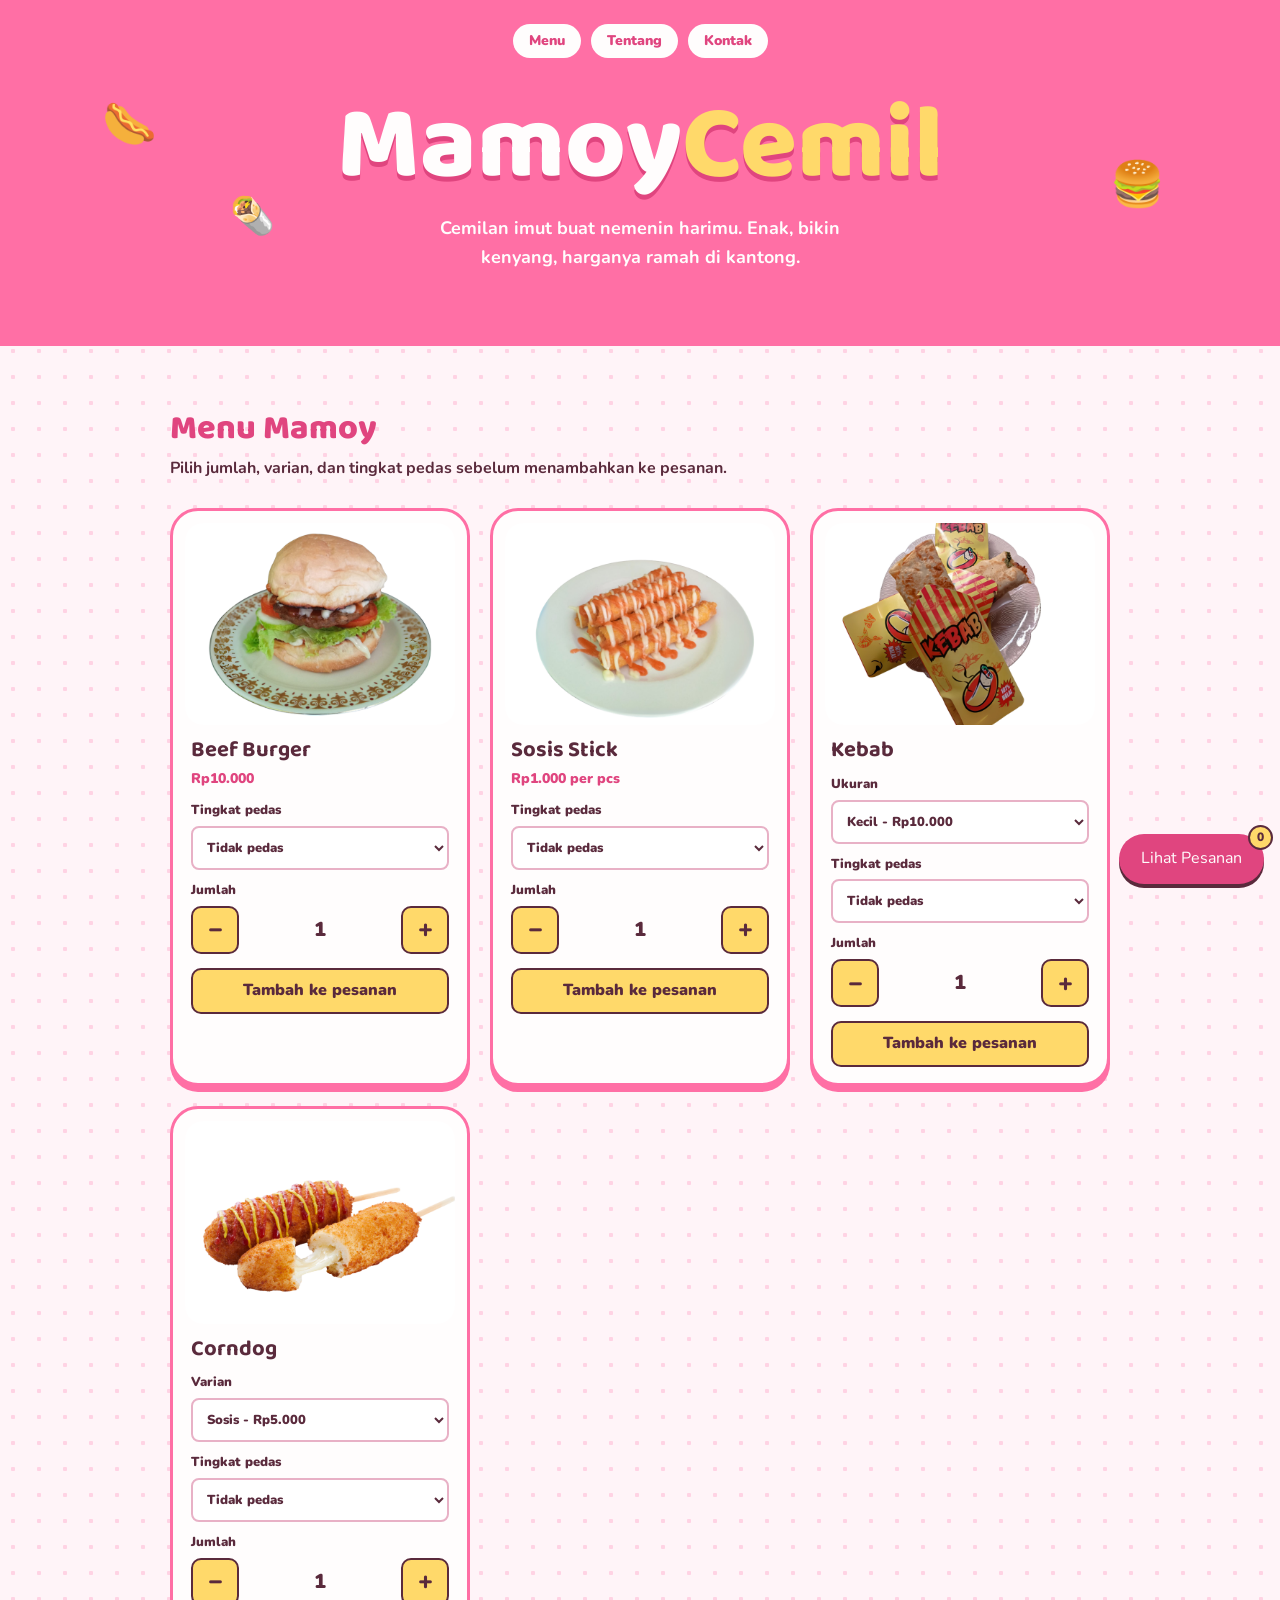
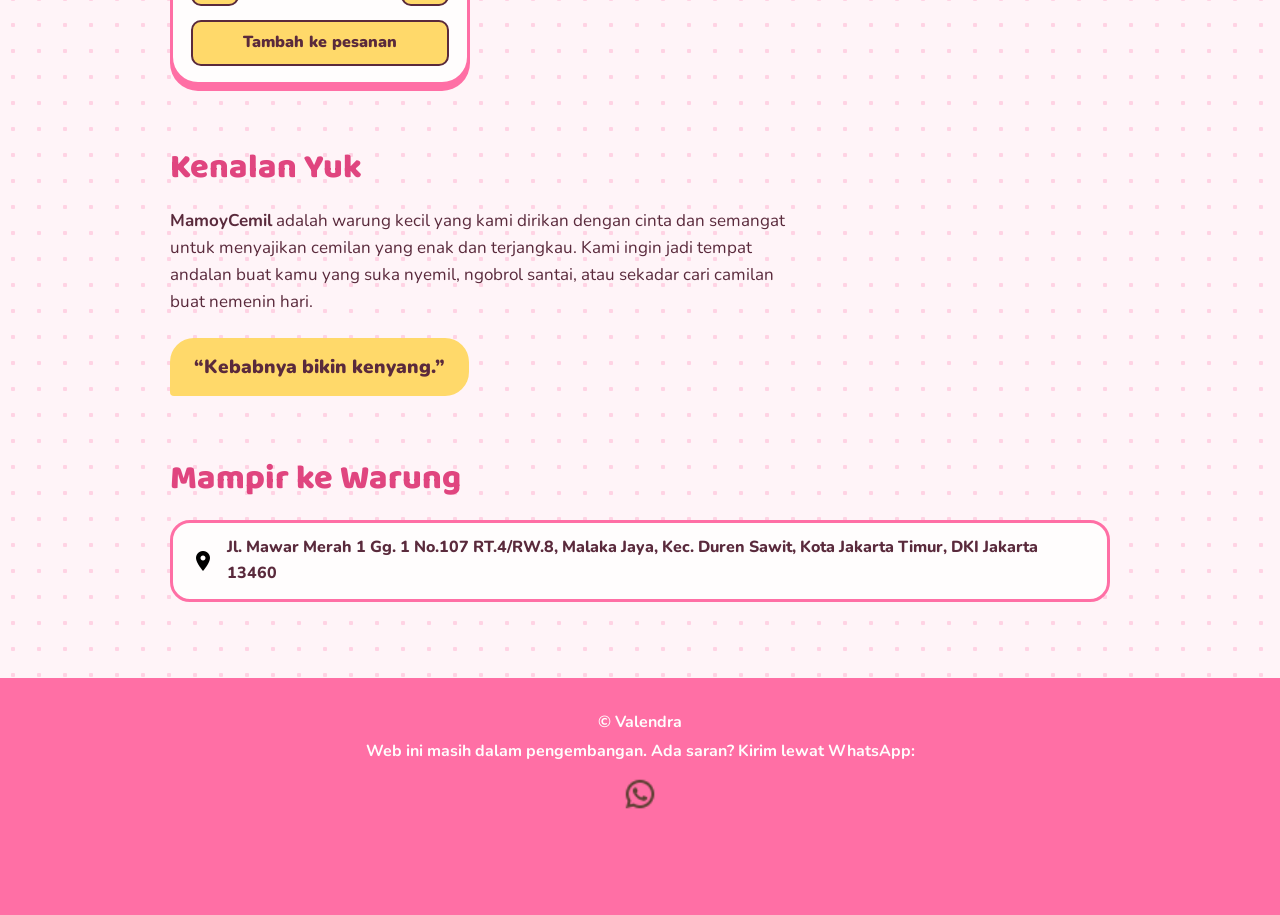
==== commit 3021eb63: "perubahan pesanan" ====
--- a/index.html
+++ b/index.html
@@ -12,10 +12,9 @@
 </head>
 <body>
 
-  <header class="hero">
+  <header class="hero home-hero">
     <nav class="nav">
       <a href="#menu">Menu</a>
-      <a href="pesan.html">Pesan</a>
       <a href="#tentang">Tentang</a>
       <a href="#kontak">Kontak</a>
     </nav>
@@ -24,66 +23,120 @@
     <span class="sticker s3" aria-hidden="true">🌯</span>
     <h1>Mamoy<span>Cemil</span></h1>
     <p>Cemilan imut buat nemenin harimu. Enak, bikin kenyang, harganya ramah di kantong.</p>
-    <a class="btn" href="pesan.html">
-      Isi Pesanan
-    </a>
   </header>
 
   <main>
-    <section id="menu" class="wrap">
-      <h2>Menu Mamoy</h2>
-      <p class="sub">Mulai dari Rp1.000 aja!</p>
-
-      <div class="grid">
-        <article class="card">
-          <img src="asset/burger.png" alt="Beef Burger" />
-          <div class="info">
-            <h3>Beef Burger</h3>
-          </div>
-          <span class="price">Rp10rb</span>
-        </article>
-
-        <article class="card">
-          <img src="asset/stick.png" alt="Sosis Stick" />
-          <div class="info">
-            <h3>Sosis Stick</h3>
-            <p>per pcs</p>
-          </div>
-          <span class="price">Rp1rb</span>
-        </article>
-
-        <article class="card">
-          <img src="asset/kebab.png" alt="Kebab" />
-          <div class="info">
-            <h3>Kebab</h3>
-            <ul>
-              <li>Kecil <b>Rp10rb</b></li>
-              <li>Sedang <b>Rp15rb</b></li>
-            </ul>
-          </div>
-        </article>
-
-        <article class="card">
-          <img src="asset/corndog.png" alt="Corndog" />
-          <div class="info">
-            <h3>Corndog</h3>
-            <ul>
-              <li>Sosis <b>Rp5rb</b></li>
-              <li>Manis <b>Rp5rb</b></li>
-            </ul>
-            <p>Rasa manis: coklat, strawberry, tiramisu, matcha</p>
-          </div>
-        </article>
-
-        <article class="card soon">
-          <img src="asset/Coming%20soon.png" alt="Menu baru segera hadir" />
-          <div class="info">
-            <h3>Segera Hadir</h3>
-            <p>Menu baru lagi disiapkan</p>
-          </div>
-        </article>
-      </div>
-    </section>
+      <section id="menu" class="wrap order-menu">
+        <h2>Menu Mamoy</h2>
+        <p class="sub">Pilih jumlah, varian, dan tingkat pedas sebelum menambahkan ke pesanan.</p>
+
+        <div class="order-grid">
+          <article class="card product-card" data-name="Beef Burger" data-price="10000">
+            <img src="asset/burger.png" alt="Beef Burger" />
+            <div class="info">
+              <h3>Beef Burger</h3>
+              <p class="product-price">Rp10.000</p>
+              <label class="product-option">Tingkat pedas
+                <select class="product-spice" aria-label="Tingkat pedas Beef Burger">
+                  <option value="Tidak pedas">Tidak pedas</option>
+                  <option value="Pedas">Pedas</option>
+                </select>
+              </label>
+              <div class="product-quantity-control" role="group" aria-label="Jumlah Beef Burger">
+                <span>Jumlah</span>
+                <div class="quantity-stepper">
+                  <button class="quantity-button" type="button" data-step="-1" aria-label="Kurangi jumlah Beef Burger">−</button>
+                  <output class="quantity-value">1</output>
+                  <button class="quantity-button" type="button" data-step="1" aria-label="Tambah jumlah Beef Burger">+</button>
+                </div>
+              </div>
+              <button class="add-to-cart" type="button">Tambah ke pesanan</button>
+            </div>
+          </article>
+
+          <article class="card product-card" data-name="Sosis Stick" data-price="1000">
+            <img src="asset/stick.png" alt="Sosis Stick" />
+            <div class="info">
+              <h3>Sosis Stick</h3>
+              <p class="product-price">Rp1.000 per pcs</p>
+              <label class="product-option">Tingkat pedas
+                <select class="product-spice" aria-label="Tingkat pedas Sosis Stick">
+                  <option value="Tidak pedas">Tidak pedas</option>
+                  <option value="Pedas">Pedas</option>
+                </select>
+              </label>
+              <div class="product-quantity-control" role="group" aria-label="Jumlah Sosis Stick">
+                <span>Jumlah</span>
+                <div class="quantity-stepper">
+                  <button class="quantity-button" type="button" data-step="-1" aria-label="Kurangi jumlah Sosis Stick">−</button>
+                  <output class="quantity-value">1</output>
+                  <button class="quantity-button" type="button" data-step="1" aria-label="Tambah jumlah Sosis Stick">+</button>
+                </div>
+              </div>
+              <button class="add-to-cart" type="button">Tambah ke pesanan</button>
+            </div>
+          </article>
+
+          <article class="card product-card" data-name="Kebab">
+            <img src="asset/kebab.png" alt="Kebab" />
+            <div class="info">
+              <h3>Kebab</h3>
+              <label class="product-option">Ukuran
+                <select class="product-variant" aria-label="Ukuran Kebab">
+                  <option value="Kecil" data-price="10000">Kecil - Rp10.000</option>
+                  <option value="Sedang" data-price="15000">Sedang - Rp15.000</option>
+                </select>
+              </label>
+              <label class="product-option">Tingkat pedas
+                <select class="product-spice" aria-label="Tingkat pedas Kebab">
+                  <option value="Tidak pedas">Tidak pedas</option>
+                  <option value="Pedas">Pedas</option>
+                </select>
+              </label>
+              <div class="product-quantity-control" role="group" aria-label="Jumlah Kebab">
+                <span>Jumlah</span>
+                <div class="quantity-stepper">
+                  <button class="quantity-button" type="button" data-step="-1" aria-label="Kurangi jumlah Kebab">−</button>
+                  <output class="quantity-value">1</output>
+                  <button class="quantity-button" type="button" data-step="1" aria-label="Tambah jumlah Kebab">+</button>
+                </div>
+              </div>
+              <button class="add-to-cart" type="button">Tambah ke pesanan</button>
+            </div>
+          </article>
+
+          <article class="card product-card" data-name="Corndog">
+            <img src="asset/corndog.png" alt="Corndog" />
+            <div class="info">
+              <h3>Corndog</h3>
+              <label class="product-option">Varian
+                <select class="product-variant" aria-label="Varian Corndog">
+                  <option value="Sosis" data-price="5000">Sosis - Rp5.000</option>
+                  <option value="Manis coklat" data-price="5000">Manis - Coklat</option>
+                  <option value="Manis strawberry" data-price="5000">Manis - Strawberry</option>
+                  <option value="Manis tiramisu" data-price="5000">Manis - Tiramisu</option>
+                  <option value="Manis matcha" data-price="5000">Manis - Matcha</option>
+                </select>
+              </label>
+              <label class="product-option corndog-spice-option">Tingkat pedas
+                <select class="product-spice" aria-label="Tingkat pedas Corndog">
+                  <option value="Tidak pedas">Tidak pedas</option>
+                  <option value="Pedas">Pedas</option>
+                </select>
+              </label>
+              <div class="product-quantity-control" role="group" aria-label="Jumlah Corndog">
+                <span>Jumlah</span>
+                <div class="quantity-stepper">
+                  <button class="quantity-button" type="button" data-step="-1" aria-label="Kurangi jumlah Corndog">−</button>
+                  <output class="quantity-value">1</output>
+                  <button class="quantity-button" type="button" data-step="1" aria-label="Tambah jumlah Corndog">+</button>
+                </div>
+              </div>
+              <button class="add-to-cart" type="button">Tambah ke pesanan</button>
+            </div>
+          </article>
+        </div>
+      </section>
 
     <section id="tentang" class="wrap about">
       <h2>Kenalan Yuk</h2>
@@ -96,10 +149,6 @@
       <a class="contact" href="https://share.google/yXczIwFbtDUoAU47q" target="_blank" rel="noopener noreferrer">
         <img src="asset/alamat.png" alt="Alamat" />
         <span>Jl. Mawar Merah 1 Gg. 1 No.107 RT.4/RW.8, Malaka Jaya, Kec. Duren Sawit, Kota Jakarta Timur, DKI Jakarta 13460</span>
-      </a>
-      <a class="contact" href="https://wa.me/6289508175777" target="_blank" rel="noopener noreferrer">
-        <img src="asset/wa.png" alt="WhatsApp" />
-        <span>0895-0817-5777</span>
       </a>
     </section>
   </main>
@@ -112,6 +161,132 @@
     </a>
   </footer>
 
-  <a class="fab" href="pesan.html">Pesan</a>
+  <button class="fab cart-fab" id="showCart" type="button" aria-label="Lihat pesanan, 0 item">
+    Lihat Pesanan <span class="cart-badge" id="cartCount" aria-hidden="true">0</span>
+  </button>
+
+  <script>
+    const cartCount = document.querySelector('#cartCount');
+    const cart = [];
+    const showCartButton = document.querySelector('#showCart');
+    const products = [...document.querySelectorAll('.product-card')];
+    const customerDetails = { name: '', address: '', note: '' };
+
+    function restoreCartFromUrl() {
+      const currentUrl = new URL(window.location.href);
+      const savedOrder = currentUrl.searchParams.get('order');
+      customerDetails.name = currentUrl.searchParams.get('customerName') || '';
+      customerDetails.address = currentUrl.searchParams.get('customerAddress') || '';
+      customerDetails.note = currentUrl.searchParams.get('orderNote') || '';
+      if (!savedOrder && !currentUrl.searchParams.has('customerName') && !currentUrl.searchParams.has('customerAddress') && !currentUrl.searchParams.has('orderNote')) return;
+
+      try {
+        const requestedItems = JSON.parse(savedOrder || '[]');
+        if (!Array.isArray(requestedItems)) return;
+        requestedItems.forEach((item) => {
+          const product = products.find((candidate) => candidate.dataset.name === item.name);
+          if (!product) return;
+          const variantSelect = product.querySelector('.product-variant');
+          const option = variantSelect ? [...variantSelect.options].find((candidate) => candidate.value === item.variant) : null;
+          if (variantSelect && !option) return;
+          const spice = item.spice || '';
+          const sweetCorndog = item.name === 'Corndog' && item.variant?.startsWith('Manis ');
+          if (sweetCorndog ? spice !== '' : !['Pedas', 'Tidak pedas'].includes(spice)) return;
+          const quantity = Number.parseInt(item.quantity, 10);
+          if (!Number.isInteger(quantity) || quantity < 1 || quantity > 99) return;
+
+          cart.push({
+            name: item.name,
+            variant: item.variant || '',
+            spice,
+            price: Number(option?.dataset.price || product.dataset.price || 0),
+            quantity
+          });
+        });
+      } catch {
+        cart.length = 0;
+      } finally {
+        currentUrl.searchParams.delete('order');
+        currentUrl.searchParams.delete('customerName');
+        currentUrl.searchParams.delete('customerAddress');
+        currentUrl.searchParams.delete('orderNote');
+        history.replaceState(null, '', `${currentUrl.pathname}${currentUrl.search}${currentUrl.hash}`);
+      }
+    }
+
+    function renderCartCount() {
+      const count = cart.reduce((sum, item) => sum + item.quantity, 0);
+      cartCount.textContent = count;
+      showCartButton.setAttribute('aria-label', `Lihat pesanan, ${count} item`);
+    }
+
+    function showCartAnimation() {
+      showCartButton.classList.remove('cart-pulse');
+      cartCount.classList.remove('badge-pulse');
+      void showCartButton.offsetWidth;
+      showCartButton.classList.add('cart-pulse');
+      cartCount.classList.add('badge-pulse');
+    }
+
+    document.querySelectorAll('.product-card').forEach((product) => {
+      const quantityOutput = product.querySelector('.quantity-value');
+      const variantSelect = product.querySelector('.product-variant');
+      const spiceSelect = product.querySelector('.product-spice');
+      const spiceOption = spiceSelect.closest('.product-option');
+      const updateSpiceOption = () => {
+        const isSweetCorndog = product.dataset.name === 'Corndog' && variantSelect?.value.startsWith('Manis ');
+        spiceOption.hidden = Boolean(isSweetCorndog);
+        if (isSweetCorndog) spiceSelect.value = 'Tidak pedas';
+      };
+      variantSelect?.addEventListener('change', updateSpiceOption);
+      updateSpiceOption();
+
+      const quantityButtons = product.querySelectorAll('.quantity-button');
+      quantityButtons.forEach((button) => {
+        button.addEventListener('click', () => {
+          const quantity = Number(quantityOutput.textContent) || 1;
+          quantityOutput.textContent = Math.max(1, quantity + Number(button.dataset.step));
+        });
+      });
+
+      product.querySelector('.add-to-cart').addEventListener('click', () => {
+        const variant = product.querySelector('.product-variant');
+        const option = variant?.selectedOptions[0];
+        const item = {
+          name: product.dataset.name,
+          variant: option?.value || '',
+          spice: spiceOption.hidden ? '' : spiceSelect.value,
+          price: Number(option?.dataset.price || product.dataset.price || 0),
+          quantity: Number(quantityOutput.textContent) || 1
+        };
+        cart.push(item);
+        quantityOutput.textContent = '1';
+        renderCartCount();
+        showCartAnimation();
+      });
+    });
+
+    showCartButton.addEventListener('click', () => {
+      if (cart.length === 0) return;
+      const reviewUrl = new URL('pesanan.html', window.location.href);
+      reviewUrl.searchParams.set('order', JSON.stringify(cart));
+      reviewUrl.searchParams.set('customerName', customerDetails.name);
+      reviewUrl.searchParams.set('customerAddress', customerDetails.address);
+      reviewUrl.searchParams.set('orderNote', customerDetails.note);
+      window.open(reviewUrl.href, '_blank');
+    });
+
+    window.addEventListener('message', (event) => {
+      if (event.data?.type !== 'mamoy-order-cancelled') return;
+      cart.splice(0, cart.length, ...event.data.cart);
+      customerDetails.name = event.data.details.name;
+      customerDetails.address = event.data.details.address;
+      customerDetails.note = event.data.details.note;
+      renderCartCount();
+    });
+
+    restoreCartFromUrl();
+    renderCartCount();
+  </script>
 </body>
 </html>
--- a/style.css
+++ b/style.css
@@ -35,6 +35,8 @@
   color: var(--putih);
   overflow: hidden;
 }
+.home-hero { padding-bottom: 48px; }
+.home-hero p { margin-bottom: 14px; }
 .hero::after {
   content: "";
   position: absolute;
@@ -201,6 +203,7 @@
 @media (max-width: 520px) {
   .fab { display: block; }
   .hero p { font-size: 16px; }
+  .hero .sticker { display: none; }
   h2 { font-size: 28px; }
   .card { padding: 8px 8px 12px; border-radius: 22px; }
   .info h3 { font-size: 18px; }
@@ -213,4 +216,158 @@
   .sticker { animation: none; }
   .btn { transition: none; }
   html { scroll-behavior: auto; }
+}
+
+/* Pemesanan langsung dari kartu menu */
+.order-grid {
+  display: grid;
+  grid-template-columns: repeat(auto-fit, minmax(min(100%, 250px), 1fr));
+  gap: 20px;
+  margin-top: 22px;
+}
+.order-grid .product-card:nth-child(odd),
+.order-grid .product-card:nth-child(even) { transform: none; }
+.product-card img { aspect-ratio: 4 / 3; object-fit: cover; border-radius: 18px; }
+.product-price { margin: 4px 0 12px; color: var(--pink-tua); font-weight: 900; }
+.product-option, .product-quantity-control { display: grid; gap: 5px; margin-top: 10px; font-size: 13px; font-weight: 900; }
+.product-option[hidden] { display: none; }
+.product-option select {
+  width: 100%;
+  min-height: 44px;
+  padding: 8px 10px;
+  color: var(--cokelat);
+  background: #fff;
+  border: 2px solid #e8b1c6;
+  border-radius: 8px;
+  font: inherit;
+}
+.quantity-stepper { display: grid; grid-template-columns: 48px minmax(36px, 1fr) 48px; align-items: center; gap: 5px; }
+.quantity-button {
+  min-width: 48px;
+  min-height: 48px;
+  padding: 0;
+  color: var(--cokelat);
+  background: var(--butter);
+  border: 2px solid var(--cokelat);
+  border-radius: 10px;
+  font: inherit;
+  font-size: 25px;
+  font-weight: 900;
+  line-height: 1;
+  cursor: pointer;
+  touch-action: manipulation;
+}
+.quantity-button:hover { background: var(--mint); }
+.quantity-button:active { transform: translateY(1px); }
+.quantity-value { min-width: 36px; text-align: center; font-size: 20px; font-weight: 900; font-variant-numeric: tabular-nums; }
+.add-to-cart {
+  width: 100%;
+  min-height: 46px;
+  margin-top: 14px;
+  padding: 8px 12px;
+  color: var(--cokelat);
+  background: var(--butter);
+  border: 2px solid var(--cokelat);
+  border-radius: 10px;
+  font: inherit;
+  font-weight: 900;
+  cursor: pointer;
+}
+.add-to-cart:hover { background: var(--mint); }
+.cart-section { scroll-margin-top: 20px; padding-bottom: 56px; }
+.cart-items { display: grid; gap: 10px; }
+.empty-cart { margin: 0; padding: 16px; background: var(--putih); border: 2px dashed var(--pink); border-radius: 10px; }
+.cart-line {
+  display: grid;
+  grid-template-columns: minmax(0, 1fr) auto auto auto;
+  align-items: center;
+  gap: 12px;
+  padding: 12px;
+  background: var(--putih);
+  border: 2px solid var(--pink);
+  border-radius: 10px;
+}
+.cart-line-description h3 { margin: 0; font-family: var(--judul); font-size: 18px; line-height: 1.2; }
+.cart-line-description p { margin: 3px 0 0; font-size: 13px; }
+.cart-line-controls { display: flex; align-items: center; gap: 6px; }
+.cart-line-controls .quantity-button { min-width: 42px; min-height: 42px; }
+.cart-line-total { white-space: nowrap; }
+.remove-line {
+  min-height: 40px;
+  padding: 7px 10px;
+  color: var(--cokelat);
+  background: #fff;
+  border: 2px solid #e8b1c6;
+  border-radius: 8px;
+  font: inherit;
+  font-weight: 800;
+  cursor: pointer;
+}
+.order-summary { margin-top: 22px; padding: 16px; background: var(--butter); border: 2px solid var(--cokelat); border-radius: 10px; }
+.summary-label { font-size: 14px; font-weight: 900; }
+.total { font-family: var(--judul); font-size: 25px; font-weight: 800; }
+.order-submit { display: flex; justify-content: center; width: 100%; margin-top: 16px; background: var(--pink-tua); color: var(--putih); border: 0; cursor: pointer; font: inherit; font-weight: 900; }
+.order-submit:hover { background: var(--cokelat); box-shadow: 0 2px 0 var(--cokelat); }
+.order-submit:disabled { background: #9a8790; box-shadow: none; cursor: not-allowed; }
+.cart-fab { z-index: 5; display: inline-flex; align-items: center; gap: 8px; border: 0; font: inherit; cursor: pointer; }
+.cart-fab:disabled { opacity: .65; cursor: not-allowed; }
+.cart-badge { position: absolute; top: -9px; right: -9px; display: grid; place-items: center; min-width: 25px; height: 25px; padding: 0 5px; color: var(--cokelat); background: var(--butter); border: 2px solid var(--cokelat); border-radius: 50%; font-size: 12px; font-weight: 900; }
+.cart-pulse { animation: cart-pulse .55s ease; }
+.badge-pulse { animation: badge-pulse .55s ease; }
+@keyframes cart-pulse { 0%, 100% { transform: scale(1); } 42% { transform: scale(1.1); } }
+@keyframes badge-pulse { 0%, 100% { transform: scale(1); } 45% { transform: scale(1.3); } }
+#formMessage:empty { display: none; }
+
+.review-hero { padding-top: 24px; padding-bottom: 24px; }
+.review-hero h1 { font-size: clamp(40px, 10vw, 72px); }
+.review-hero p { margin-bottom: 14px; }
+.review-main { max-width: 780px; padding-top: 16px; padding-bottom: 60px; }
+.review-list { display: grid; gap: 10px; margin-top: 18px; }
+.review-line { display: grid; grid-template-columns: minmax(0, 1fr) auto auto auto; align-items: center; gap: 12px; padding: 12px; background: var(--putih); border: 2px solid var(--pink); border-radius: 10px; }
+.review-line h3 { margin: 0; font-family: var(--judul); font-size: 18px; line-height: 1.2; }
+.review-line p { margin: 3px 0 0; font-size: 13px; }
+.review-quantity { display: flex; align-items: center; gap: 6px; }
+.review-line-total { white-space: nowrap; }
+.review-details { display: grid; gap: 14px; margin-top: 22px; }
+.review-details label { display: grid; gap: 5px; font-weight: 900; }
+.review-details input, .review-details textarea { width: 100%; min-height: 46px; padding: 8px 10px; color: var(--cokelat); background: #fff; border: 2px solid #e8b1c6; border-radius: 8px; font: inherit; }
+.review-details textarea { min-height: 82px; resize: vertical; }
+.required-mark { color: #b42318; font-size: 12px; font-weight: 900; }
+.field-error { color: #b42318; font-size: 13px; font-weight: 800; }
+.review-details input.is-invalid { border-color: #b42318; box-shadow: 0 0 0 2px rgb(180 35 24 / 16%); animation: required-shake .38s ease; }
+@keyframes required-shake { 0%, 100% { transform: translateX(0); } 25% { transform: translateX(-5px); } 50% { transform: translateX(5px); } 75% { transform: translateX(-3px); } }
+.review-total { margin-top: 22px; padding: 16px; background: var(--butter); border: 2px solid var(--cokelat); border-radius: 10px; }
+.review-total-label { font-size: 14px; font-weight: 900; }
+.review-total-value { font-family: var(--judul); font-size: 26px; font-weight: 800; }
+.review-actions { display: grid; grid-template-columns: repeat(2, minmax(0, 1fr)); gap: 12px; margin-top: 16px; }
+.review-actions button { min-height: 48px; padding: 10px 14px; border: 2px solid var(--cokelat); border-radius: 10px; font: inherit; font-weight: 900; cursor: pointer; }
+.cancel-order, .edit-order { background: var(--putih); color: var(--cokelat); }
+.confirm-order { background: var(--mint); color: var(--cokelat); }
+.send-order { grid-column: 1 / -1; background: var(--pink-tua); color: var(--putih); }
+.send-order:hover { background: var(--cokelat); }
+.review-confirmed { margin-top: 14px; padding: 12px; background: var(--mint); border-radius: 8px; font-weight: 900; }
+.empty-review { padding: 18px; background: var(--putih); border: 2px dashed var(--pink); border-radius: 10px; }
+.empty-review a { color: var(--pink-tua); font-weight: 900; }
+.review-line button:disabled, .review-details input:disabled, .review-details textarea:disabled { opacity: .65; cursor: not-allowed; }
+
+@media (max-width: 560px) {
+  .review-line { grid-template-columns: minmax(0, 1fr) auto; gap: 10px; }
+  .review-quantity { grid-column: 2; grid-row: 1; }
+  .review-line-total { grid-column: 1; grid-row: 2; }
+  .review-line > .remove-line { grid-column: 2; grid-row: 2; }
+  .review-actions { grid-template-columns: 1fr; }
+  .send-order { grid-column: auto; }
+}
+
+@media (max-width: 560px) {
+  .order-grid { grid-template-columns: minmax(0, 1fr); }
+  .cart-line { grid-template-columns: minmax(0, 1fr) auto; gap: 10px; }
+  .cart-line-controls { grid-column: 2; grid-row: 1; }
+  .cart-line-total { grid-column: 1; grid-row: 2; }
+  .cart-line > .remove-line { grid-column: 2; grid-row: 2; }
+}
+
+@media (prefers-reduced-motion: reduce) {
+  .cart-pulse, .badge-pulse { animation: none; }
+  .review-details input.is-invalid { animation: none; }
 }
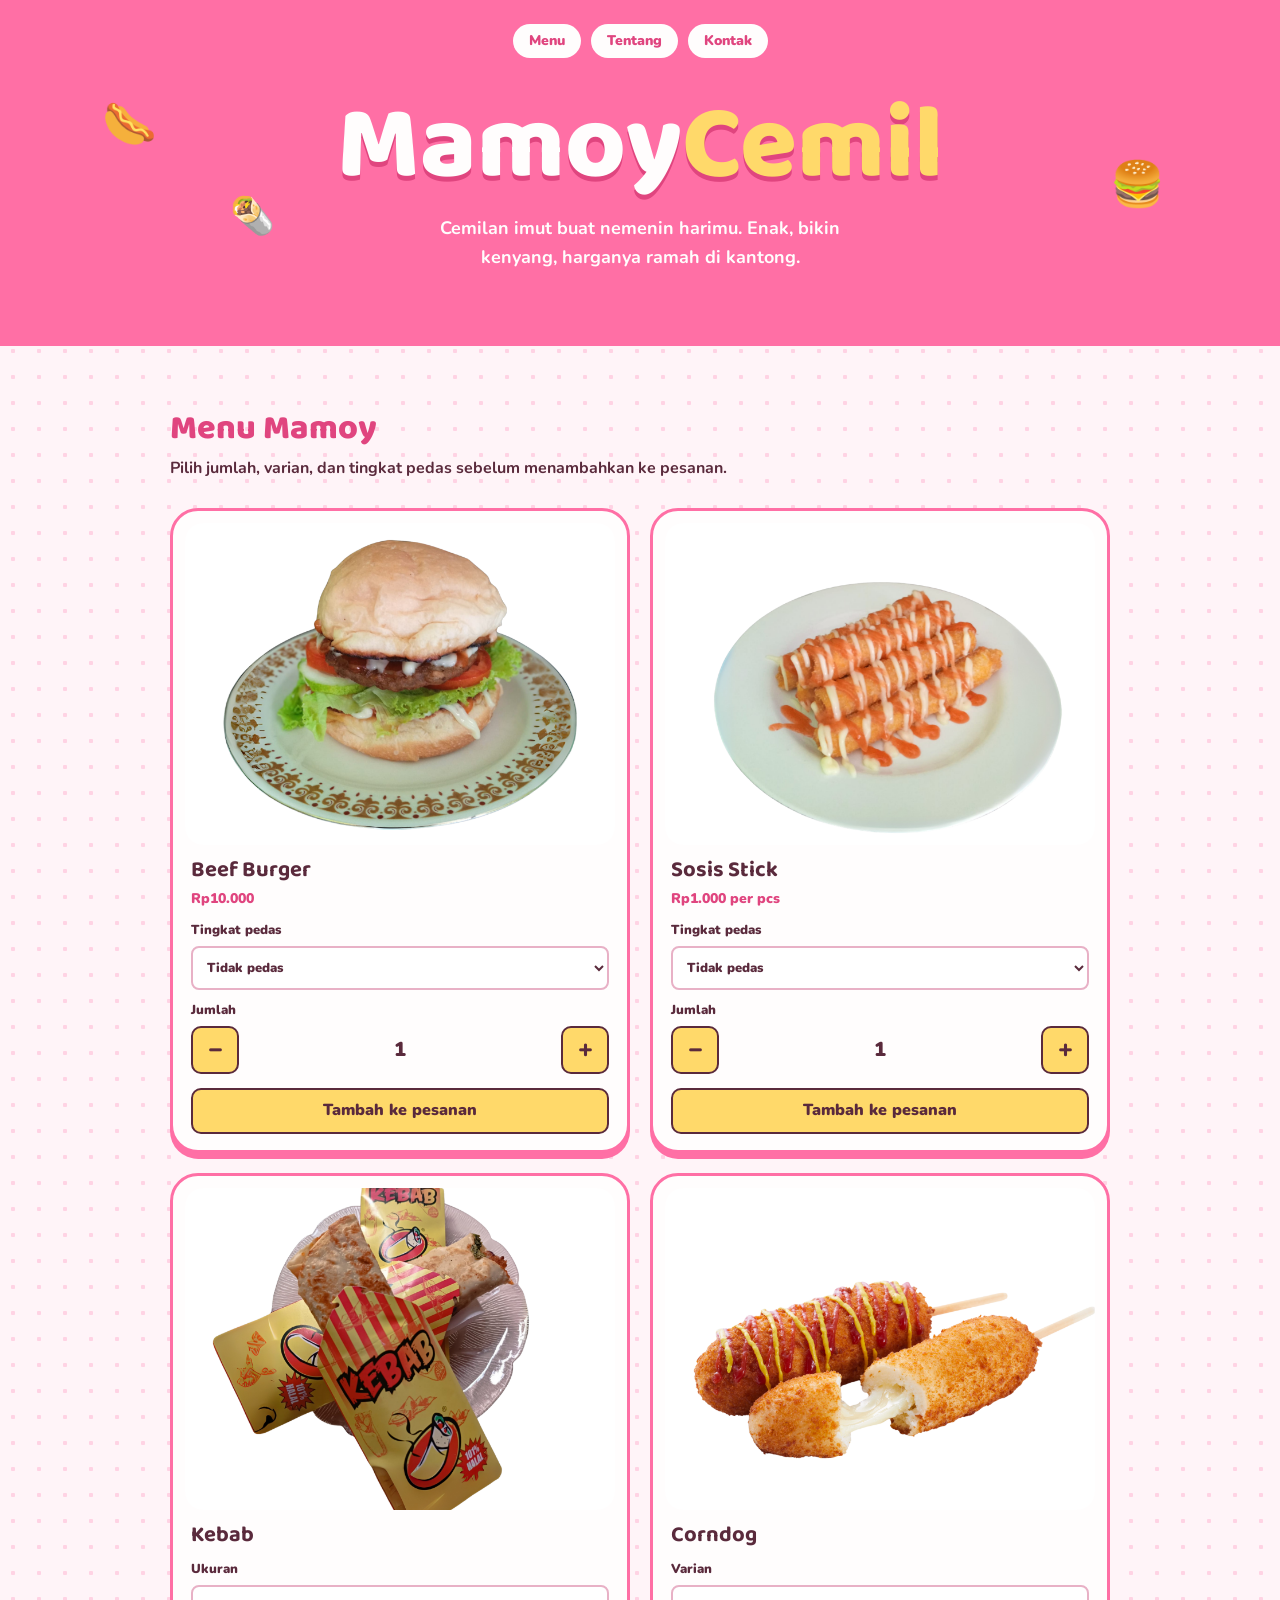
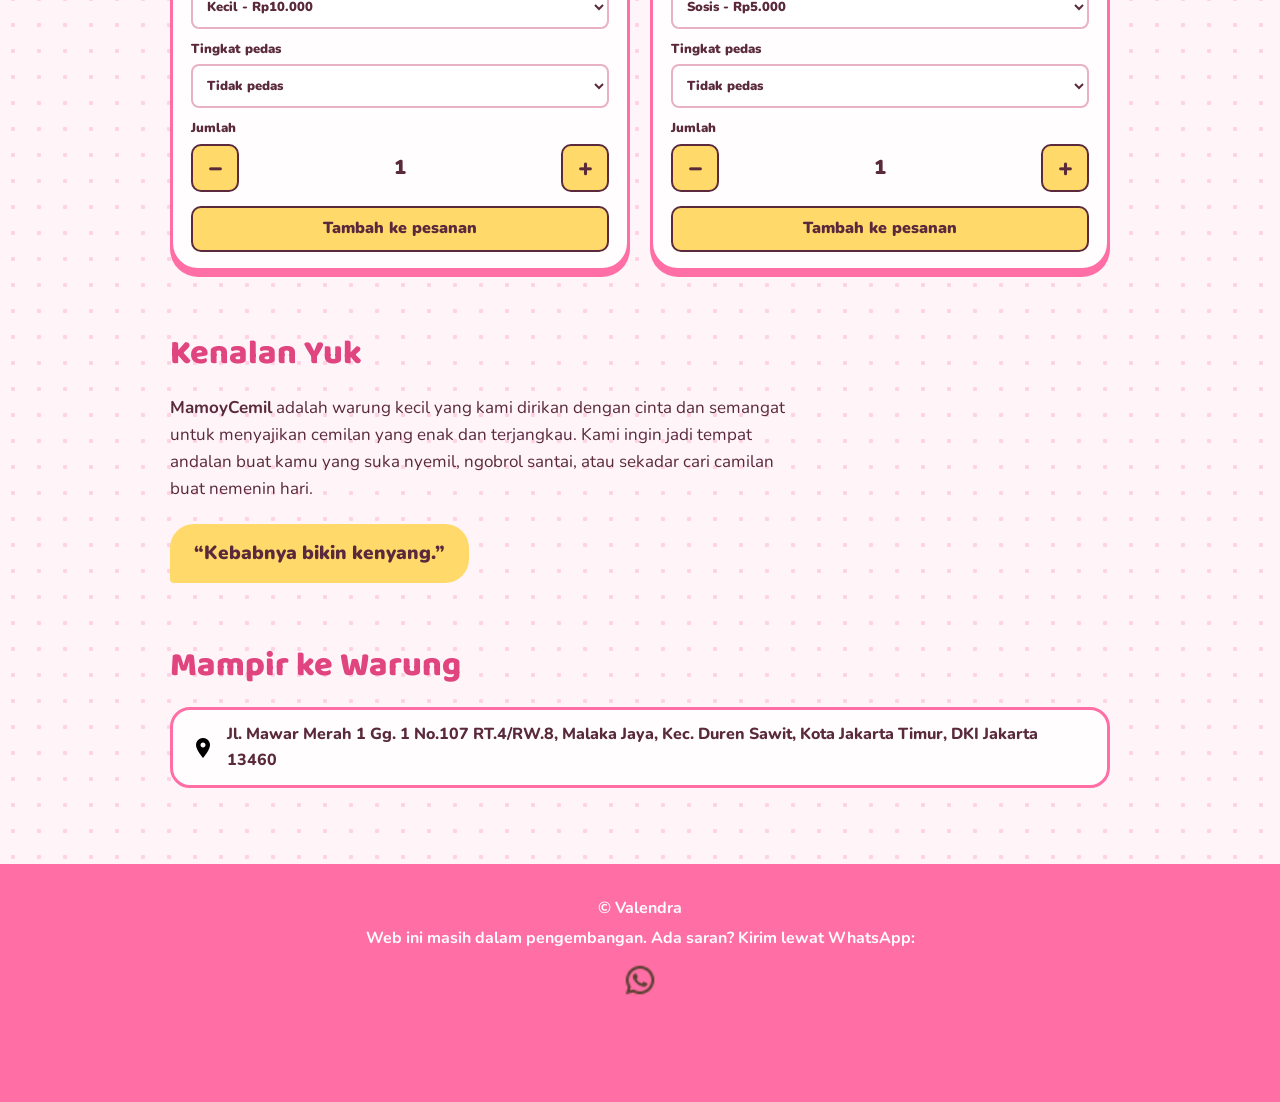
==== commit db77fe01: "perubahan tata letak" ====
--- a/index.html
+++ b/index.html
@@ -218,6 +218,7 @@
       const count = cart.reduce((sum, item) => sum + item.quantity, 0);
       cartCount.textContent = count;
       showCartButton.setAttribute('aria-label', `Lihat pesanan, ${count} item`);
+      showCartButton.hidden = count === 0;
     }
 
     function showCartAnimation() {
--- a/style.css
+++ b/style.css
@@ -221,7 +221,7 @@
 /* Pemesanan langsung dari kartu menu */
 .order-grid {
   display: grid;
-  grid-template-columns: repeat(auto-fit, minmax(min(100%, 250px), 1fr));
+  grid-template-columns: repeat(2, minmax(0, 1fr));
   gap: 20px;
   margin-top: 22px;
 }
@@ -310,6 +310,7 @@
 .order-submit:hover { background: var(--cokelat); box-shadow: 0 2px 0 var(--cokelat); }
 .order-submit:disabled { background: #9a8790; box-shadow: none; cursor: not-allowed; }
 .cart-fab { z-index: 5; display: inline-flex; align-items: center; gap: 8px; border: 0; font: inherit; cursor: pointer; }
+.cart-fab[hidden] { display: none; }
 .cart-fab:disabled { opacity: .65; cursor: not-allowed; }
 .cart-badge { position: absolute; top: -9px; right: -9px; display: grid; place-items: center; min-width: 25px; height: 25px; padding: 0 5px; color: var(--cokelat); background: var(--butter); border: 2px solid var(--cokelat); border-radius: 50%; font-size: 12px; font-weight: 900; }
 .cart-pulse { animation: cart-pulse .55s ease; }
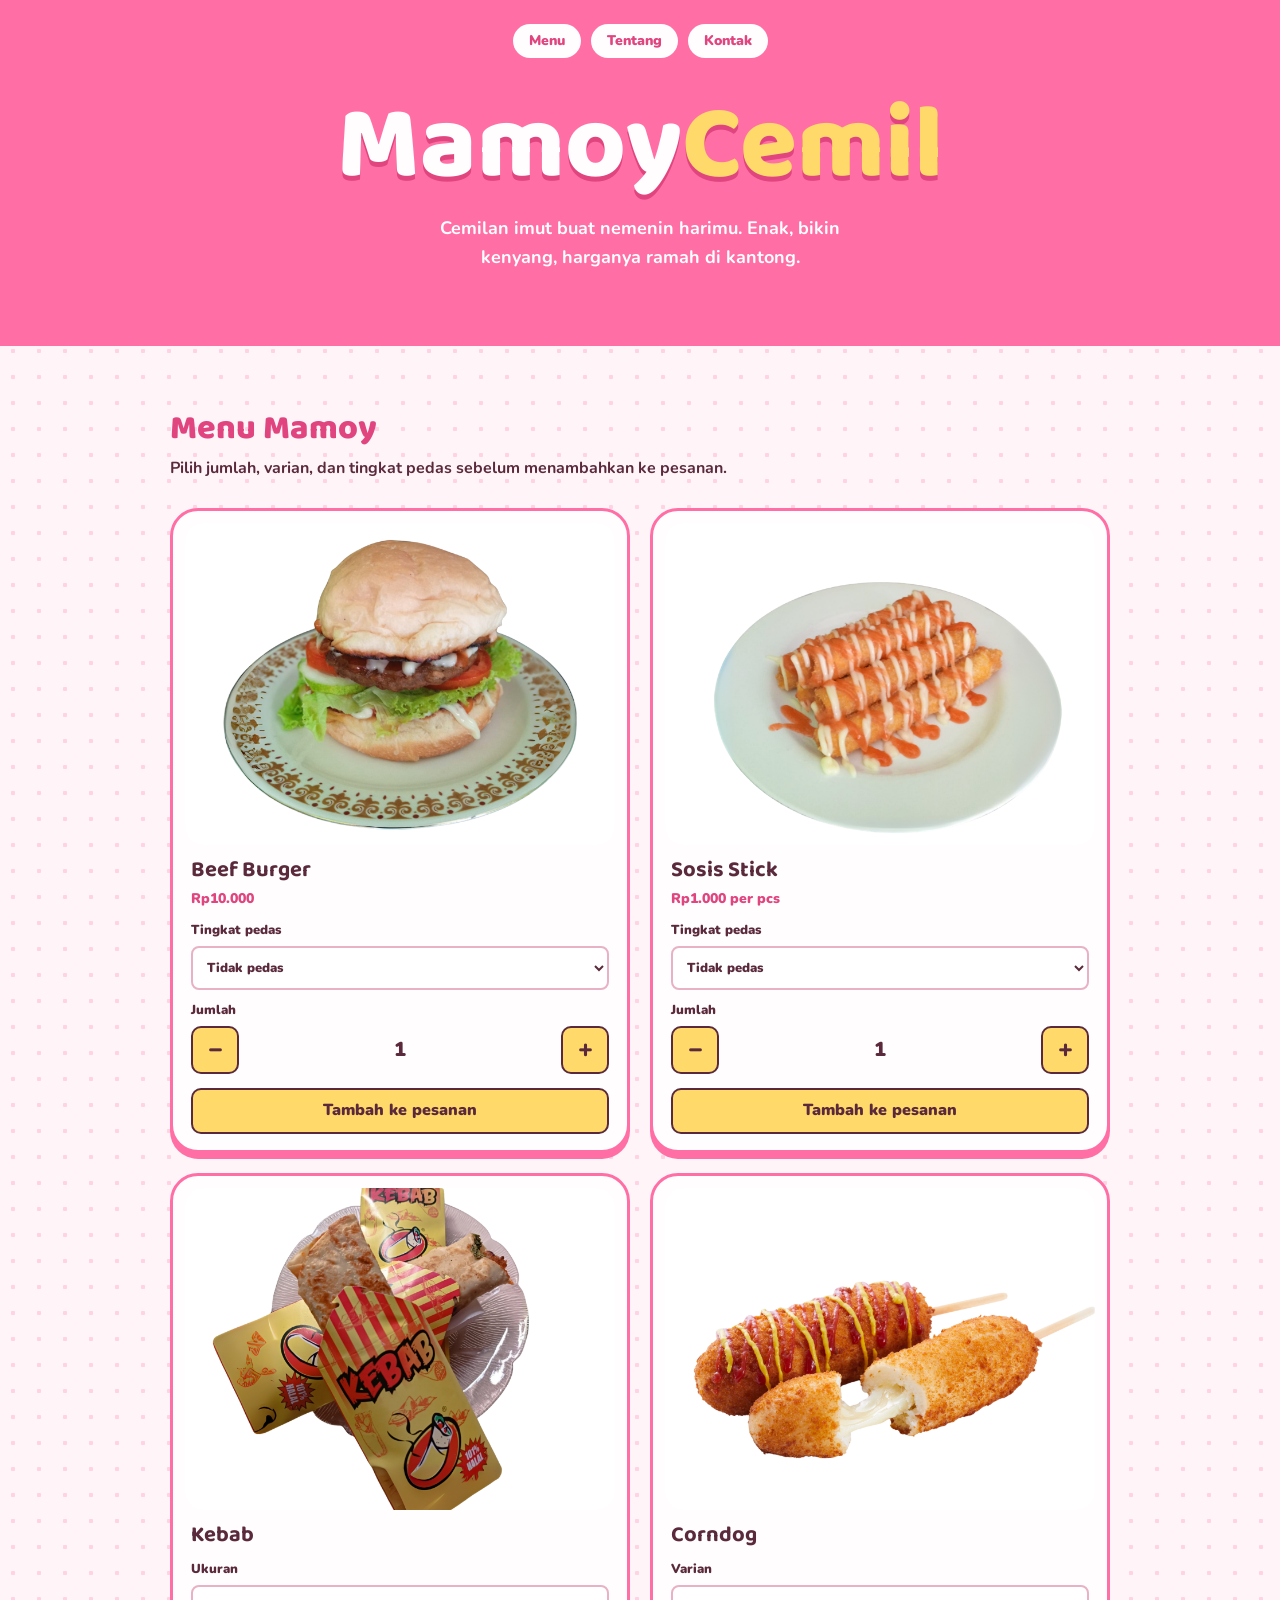
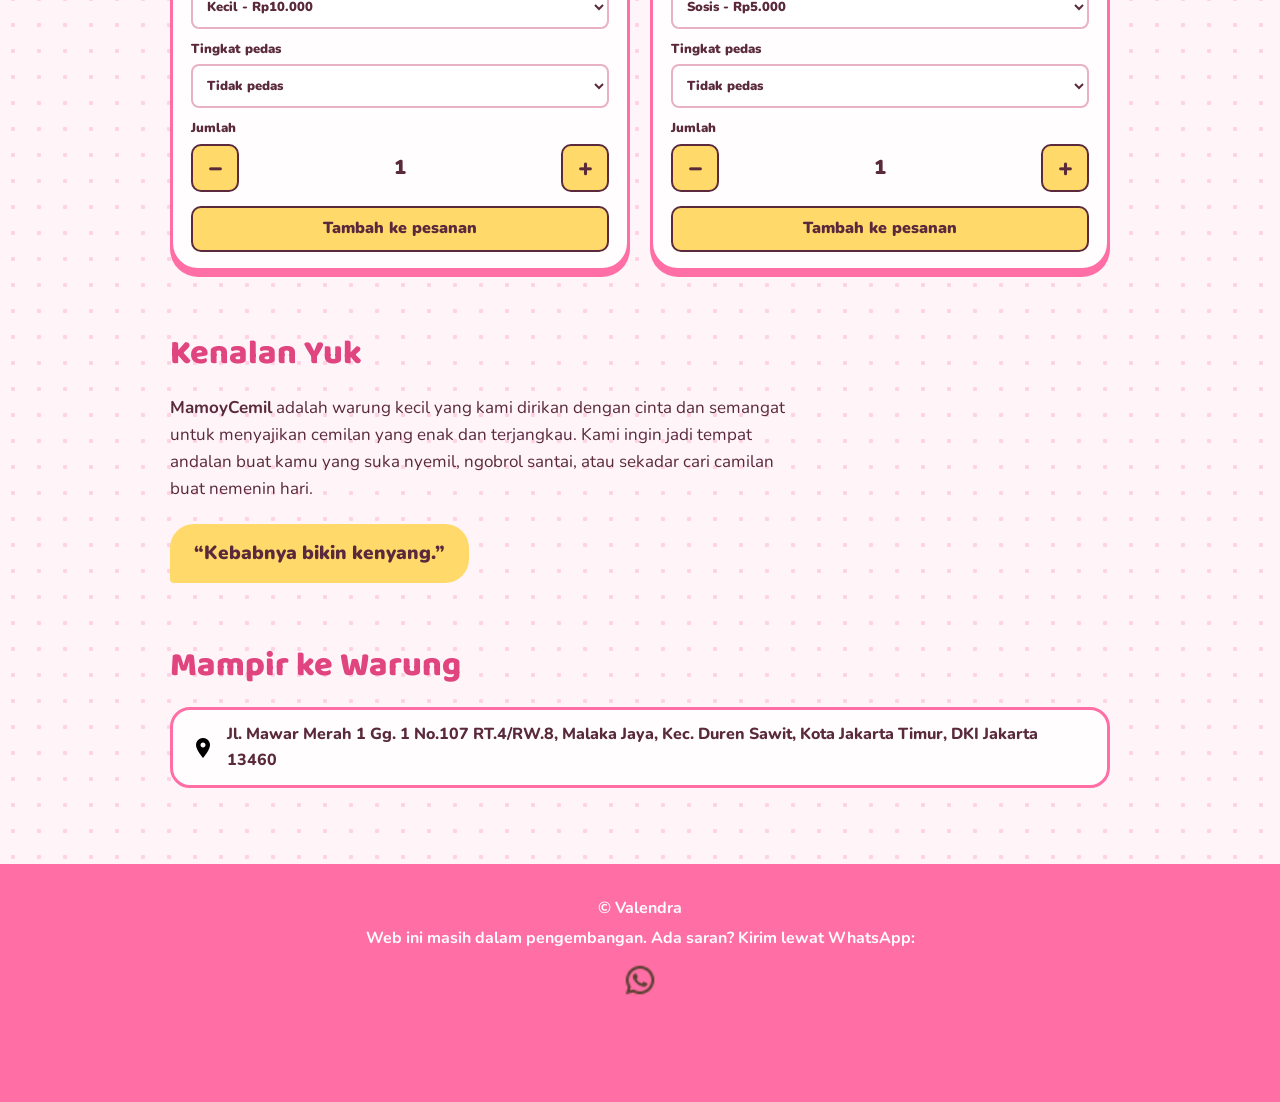
==== commit 4679b4e8: "perubahan hilangin icon" ====
--- a/index.html
+++ b/index.html
@@ -18,10 +18,7 @@
       <a href="#tentang">Tentang</a>
       <a href="#kontak">Kontak</a>
     </nav>
-    <span class="sticker s1" aria-hidden="true">🌭</span>
-    <span class="sticker s2" aria-hidden="true">🍔</span>
-    <span class="sticker s3" aria-hidden="true">🌯</span>
-    <h1>Mamoy<span>Cemil</span></h1>
+        <h1>Mamoy<span>Cemil</span></h1>
     <p>Cemilan imut buat nemenin harimu. Enak, bikin kenyang, harganya ramah di kantong.</p>
   </header>
 
@@ -170,7 +167,7 @@
     const cart = [];
     const showCartButton = document.querySelector('#showCart');
     const products = [...document.querySelectorAll('.product-card')];
-    const customerDetails = { name: '', address: '', note: '' };
+    const customerDetails = { name: '', address: '', note: '', paymentMethod: 'cod' };
 
     function restoreCartFromUrl() {
       const currentUrl = new URL(window.location.href);
@@ -178,7 +175,8 @@
       customerDetails.name = currentUrl.searchParams.get('customerName') || '';
       customerDetails.address = currentUrl.searchParams.get('customerAddress') || '';
       customerDetails.note = currentUrl.searchParams.get('orderNote') || '';
-      if (!savedOrder && !currentUrl.searchParams.has('customerName') && !currentUrl.searchParams.has('customerAddress') && !currentUrl.searchParams.has('orderNote')) return;
+      customerDetails.paymentMethod = currentUrl.searchParams.get('paymentMethod') === 'qris' ? 'qris' : 'cod';
+      if (!savedOrder && !currentUrl.searchParams.has('customerName') && !currentUrl.searchParams.has('customerAddress') && !currentUrl.searchParams.has('orderNote') && !currentUrl.searchParams.has('paymentMethod')) return;
 
       try {
         const requestedItems = JSON.parse(savedOrder || '[]');
@@ -210,6 +208,7 @@
         currentUrl.searchParams.delete('customerName');
         currentUrl.searchParams.delete('customerAddress');
         currentUrl.searchParams.delete('orderNote');
+        currentUrl.searchParams.delete('paymentMethod');
         history.replaceState(null, '', `${currentUrl.pathname}${currentUrl.search}${currentUrl.hash}`);
       }
     }
@@ -274,6 +273,7 @@
       reviewUrl.searchParams.set('customerName', customerDetails.name);
       reviewUrl.searchParams.set('customerAddress', customerDetails.address);
       reviewUrl.searchParams.set('orderNote', customerDetails.note);
+      reviewUrl.searchParams.set('paymentMethod', customerDetails.paymentMethod);
       window.open(reviewUrl.href, '_blank');
     });
 
@@ -283,6 +283,7 @@
       customerDetails.name = event.data.details.name;
       customerDetails.address = event.data.details.address;
       customerDetails.note = event.data.details.note;
+      customerDetails.paymentMethod = event.data.details.paymentMethod === 'qris' ? 'qris' : 'cod';
       renderCartCount();
     });
 
--- a/style.css
+++ b/style.css
@@ -333,6 +333,15 @@
 .review-details label { display: grid; gap: 5px; font-weight: 900; }
 .review-details input, .review-details textarea { width: 100%; min-height: 46px; padding: 8px 10px; color: var(--cokelat); background: #fff; border: 2px solid #e8b1c6; border-radius: 8px; font: inherit; }
 .review-details textarea { min-height: 82px; resize: vertical; }
+.payment-method { min-width: 0; margin: 0; padding: 0; border: 0; }
+.payment-method legend { margin-bottom: 6px; font-weight: 900; }
+.payment-options { display: grid; grid-template-columns: repeat(2, minmax(0, 1fr)); gap: 10px; }
+.review-details .payment-option { display: flex; align-items: center; gap: 10px; min-height: 64px; padding: 10px; background: var(--putih); border: 2px solid #e8b1c6; border-radius: 8px; cursor: pointer; }
+.payment-option:has(input:checked) { background: var(--mint); border-color: var(--cokelat); }
+.review-details .payment-option input { width: 20px; min-height: 20px; height: 20px; margin: 0; accent-color: var(--pink-tua); }
+.payment-option span { display: grid; line-height: 1.3; }
+.payment-option small { font-size: 12px; font-weight: 700; }
+.payment-info { margin: 8px 0 0; padding: 10px; background: #fff; border-left: 4px solid var(--pink-tua); font-size: 14px; }
 .required-mark { color: #b42318; font-size: 12px; font-weight: 900; }
 .field-error { color: #b42318; font-size: 13px; font-weight: 800; }
 .review-details input.is-invalid { border-color: #b42318; box-shadow: 0 0 0 2px rgb(180 35 24 / 16%); animation: required-shake .38s ease; }
@@ -358,6 +367,7 @@
   .review-line > .remove-line { grid-column: 2; grid-row: 2; }
   .review-actions { grid-template-columns: 1fr; }
   .send-order { grid-column: auto; }
+  .payment-options { grid-template-columns: 1fr; }
 }
 
 @media (max-width: 560px) {
